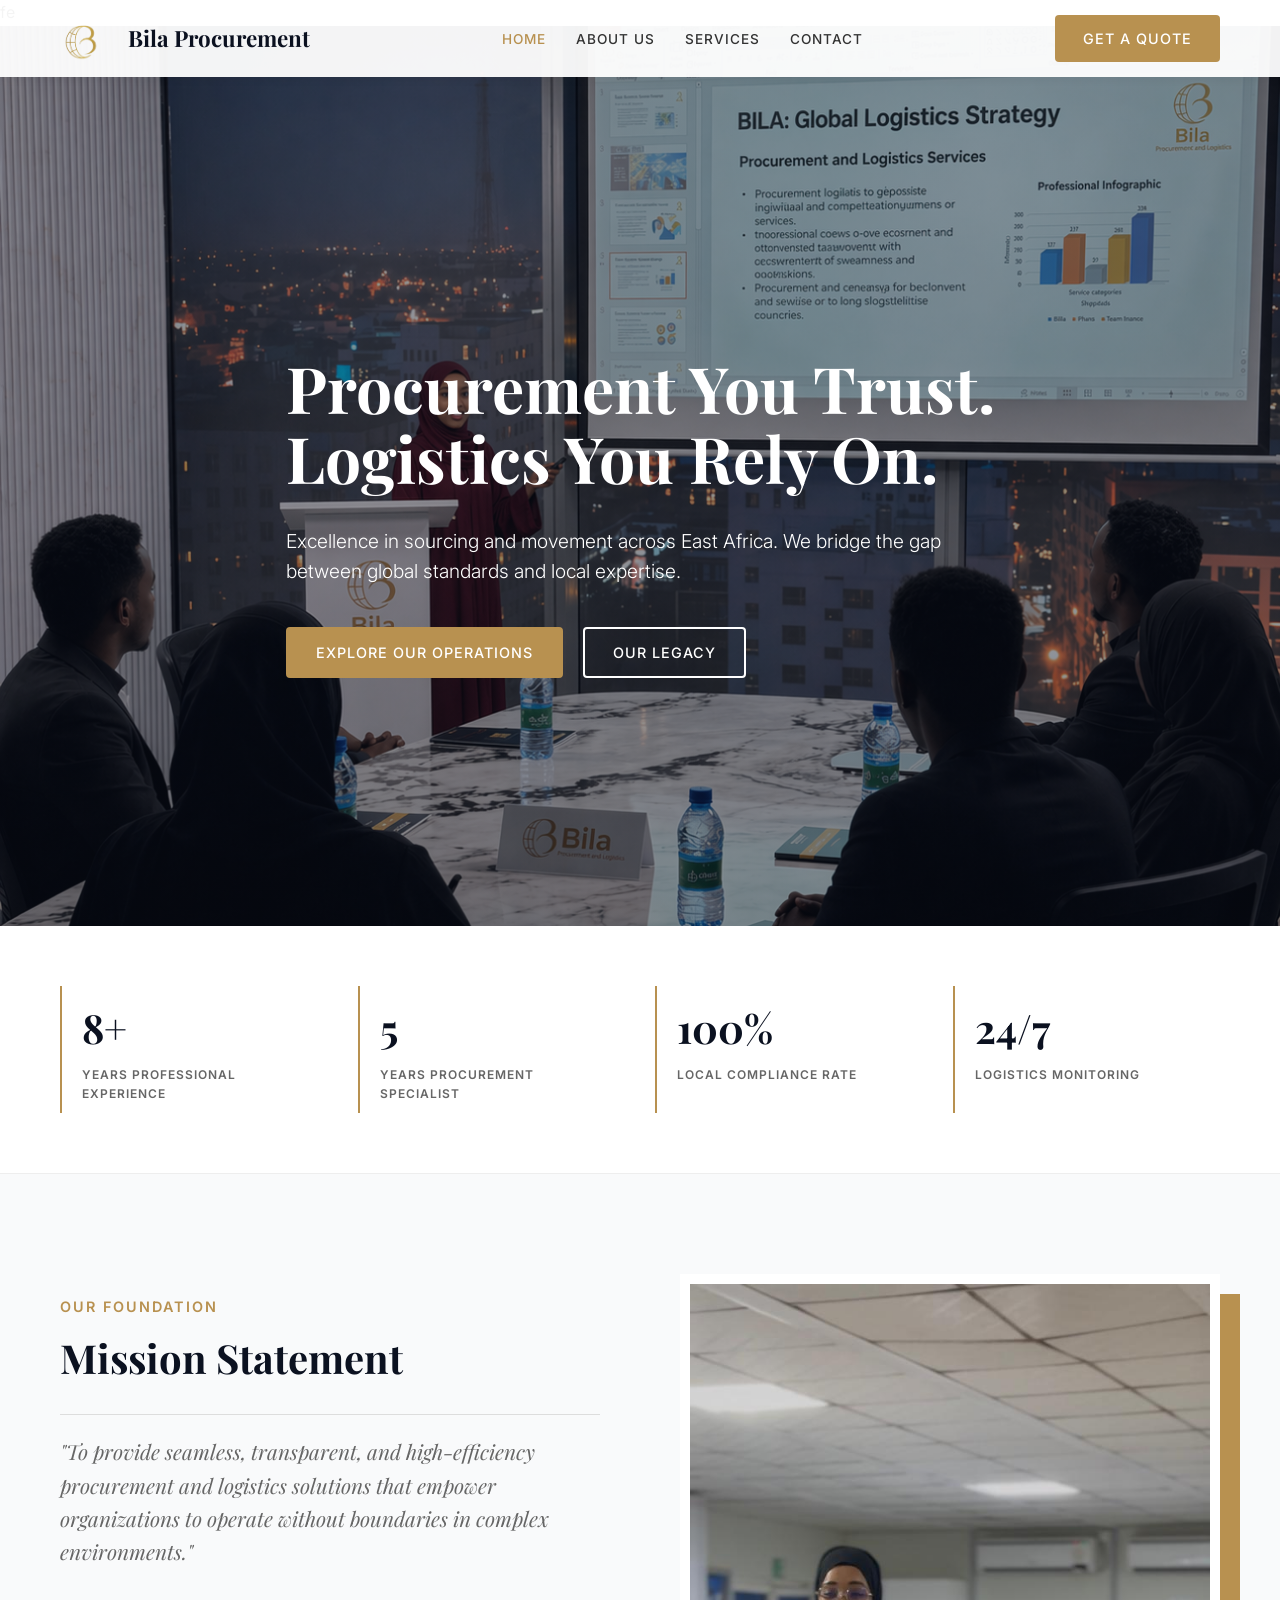
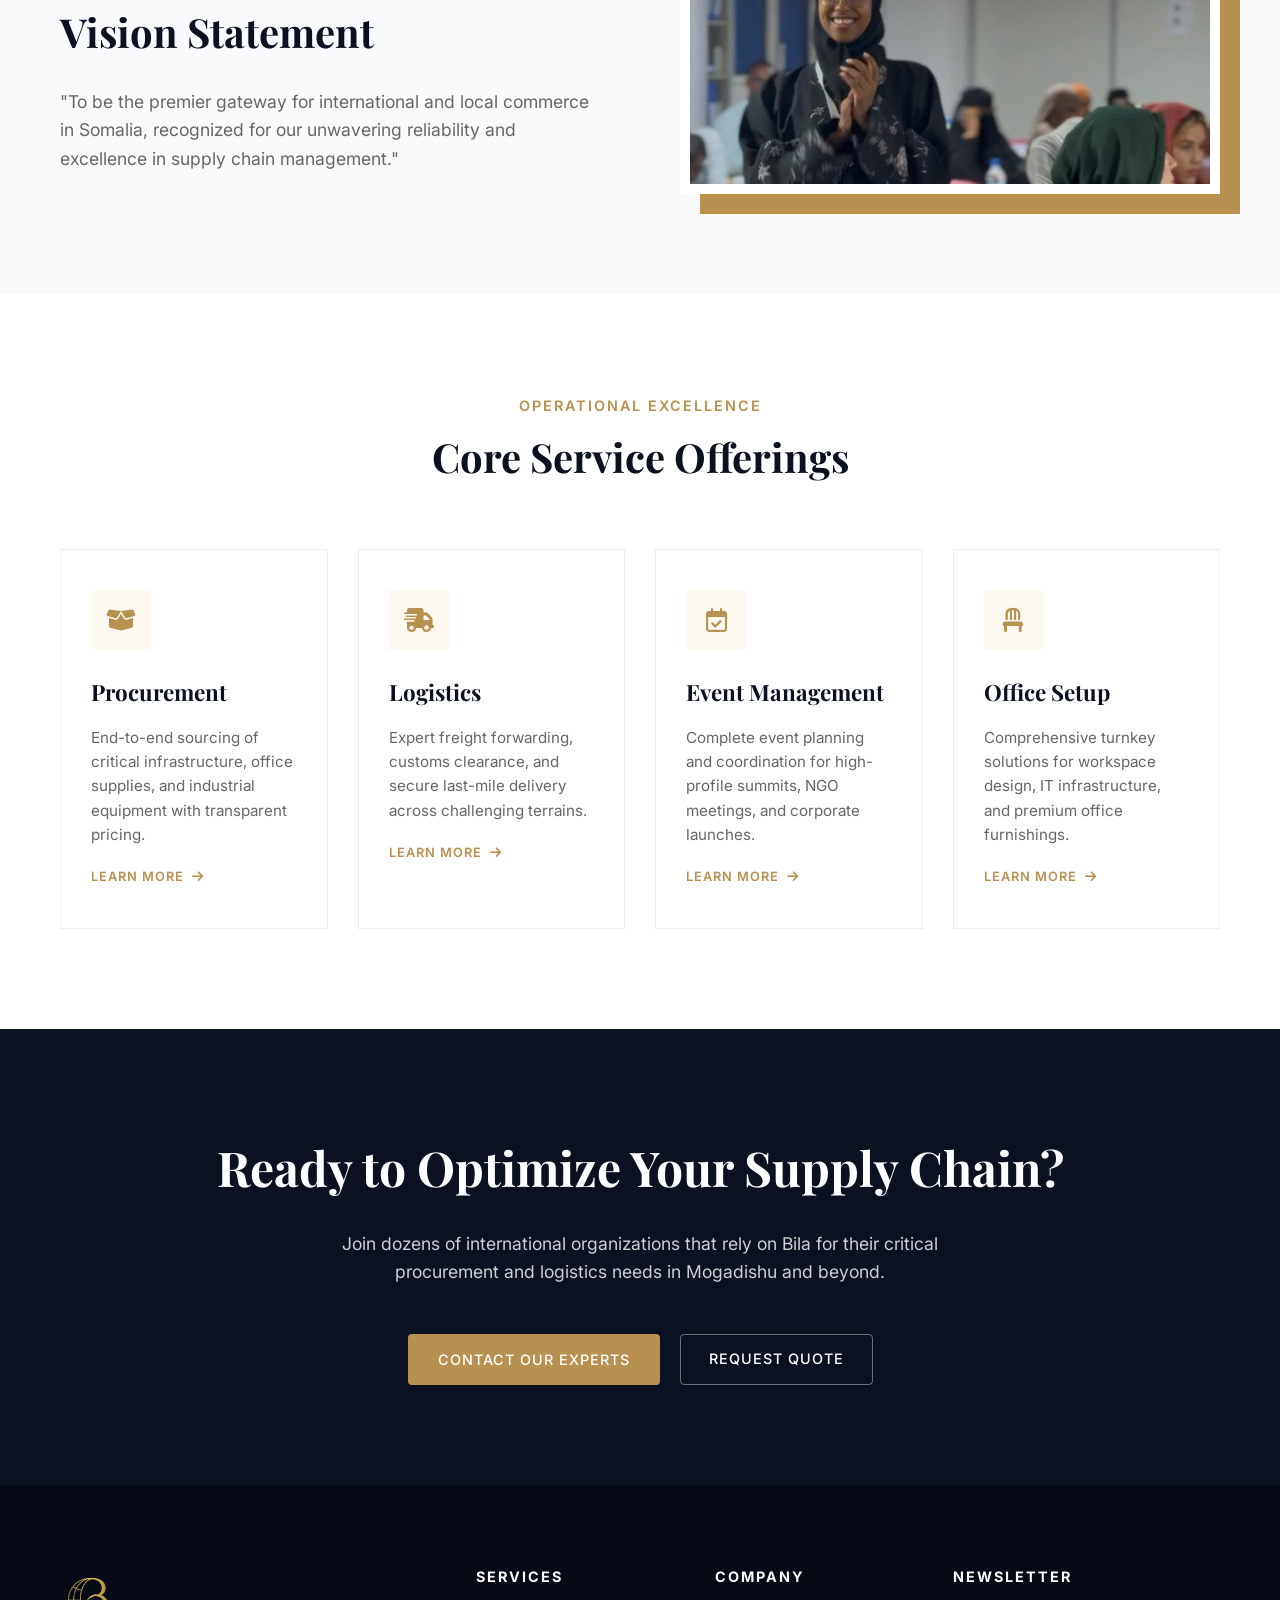
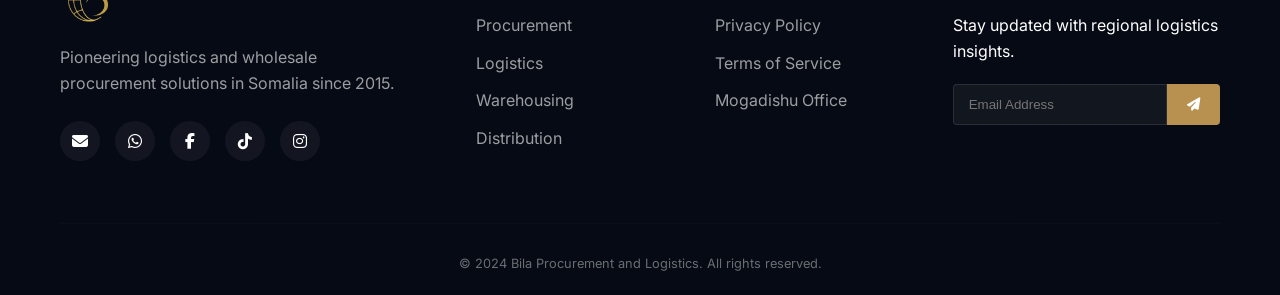
==== index.html @ c864e660 "Initial commit: Add Bila Procurment website" ====
fe<!DOCTYPE html>
<html lang="en">

<head>
    <meta charset="UTF-8">
    <meta name="viewport" content="width=device-width, initial-scale=1.0">
    <meta name="description" content="Bila Procurement - Excellence in sourcing and movement across East Africa.">
    <title>Bila Procurement | Logistics & Supply Chain</title>

    <!-- Google Fonts -->
    <link rel="preconnect" href="https://fonts.googleapis.com">
    <link rel="preconnect" href="https://fonts.gstatic.com" crossorigin>
    <link
        href="https://fonts.googleapis.com/css2?family=Inter:wght@300;400;500;600&family=Playfair+Display:ital,wght@0,600;0,700;1,600&display=swap"
        rel="stylesheet">

    <!-- Font Awesome -->
    <link rel="stylesheet" href="https://cdnjs.cloudflare.com/ajax/libs/font-awesome/6.4.0/css/all.min.css">

    <!-- Custom CSS -->
    <link rel="stylesheet" href="styles.css">
</head>

<body>
    <!-- Navbar -->
    <nav class="navbar" id="navbar">
        <div class="container nav-container">
            <a href="#" class="logo">
                <img src="assets/logo_rb.png" alt="Bila Procurement Logo" class="brand-logo">
                <span class="brand-name">Bila Procurement</span>
            </a>
            <ul class="nav-links">
                <li><a href="#" class="active">HOME</a></li>
                <li><a href="about.html">ABOUT US</a></li>
                <li><a href="services.html">SERVICES</a></li>
                <li><a href="contact.html">CONTACT</a></li>
            </ul>
            <a href="#" class="btn btn-gold">GET A QUOTE</a>
            <button class="mobile-menu-btn"><i class="fa-solid fa-bars"></i></button>
        </div>
    </nav>

    <!-- Hero Section -->
    <header class="hero">
        <div class="hero-overlay"></div>
        <div class="container hero-content">
            <h1 class="fade-in-up">Procurement You Trust.<br>Logistics You Rely On.</h1>
            <p class="fade-in-up delay-1">Excellence in sourcing and movement across East Africa. We bridge the
                gap<br>between global standards and local expertise.</p>
            <div class="hero-buttons fade-in-up delay-2">
                <a href="#" class="btn btn-gold-solid">EXPLORE OUR OPERATIONS</a>
                <a href="#" class="btn btn-outline">OUR LEGACY</a>
            </div>
        </div>
    </header>

    <!-- Stats Banner -->
    <section class="stats-banner">
        <div class="container">
            <div class="stats-grid">
                <div class="stat-item">
                    <h2>8+</h2>
                    <p>YEARS PROFESSIONAL EXPERIENCE</p>
                </div>
                <div class="stat-item">
                    <h2>5</h2>
                    <p>YEARS PROCUREMENT SPECIALIST</p>
                </div>
                <div class="stat-item">
                    <h2>100%</h2>
                    <p>LOCAL COMPLIANCE RATE</p>
                </div>
                <div class="stat-item">
                    <h2>24/7</h2>
                    <p>LOGISTICS MONITORING</p>
                </div>
            </div>
        </div>
    </section>

    <!-- Foundation Section (Mission/Vision) -->
    <section class="foundation">
        <div class="container">
            <div class="foundation-content">
                <div class="foundation-text">
                    <span class="section-subtitle">OUR FOUNDATION</span>
                    <h2 class="section-title">Mission Statement</h2>
                    <p class="quote">"To provide seamless, transparent, and high-efficiency procurement and logistics
                        solutions that empower organizations to operate without boundaries in complex environments."</p>

                    <h2 class="section-title mt-4">Vision Statement</h2>
                    <p class="desc">"To be the premier gateway for international and local commerce in Somalia,
                        recognized for our unwavering reliability and excellence in supply chain management."</p>
                </div>
                <div class="foundation-image">
                    <div class="image-wrapper">
                        <img src="assets/owner.jpeg" alt="Director of Bila Procurement">
                    </div>
                </div>
            </div>
        </div>
    </section>

    <!-- Services Section -->
    <section class="services">
        <div class="container">
            <div class="section-header text-center">
                <span class="section-subtitle">OPERATIONAL EXCELLENCE</span>
                <h2 class="section-title">Core Service Offerings</h2>
            </div>

            <div class="services-grid">
                <!-- Service Card 1 -->
                <div class="service-card">
                    <div class="icon-wrapper">
                        <i class="fa-solid fa-box-open"></i>
                    </div>
                    <h3>Procurement</h3>
                    <p>End-to-end sourcing of critical infrastructure, office supplies, and industrial equipment with
                        transparent pricing.</p>
                    <a href="#" class="learn-more">LEARN MORE <i class="fa-solid fa-arrow-right"></i></a>
                </div>

                <!-- Service Card 2 -->
                <div class="service-card">
                    <div class="icon-wrapper">
                        <i class="fa-solid fa-truck-fast"></i>
                    </div>
                    <h3>Logistics</h3>
                    <p>Expert freight forwarding, customs clearance, and secure last-mile delivery across challenging
                        terrains.</p>
                    <a href="#" class="learn-more">LEARN MORE <i class="fa-solid fa-arrow-right"></i></a>
                </div>

                <!-- Service Card 3 -->
                <div class="service-card">
                    <div class="icon-wrapper">
                        <i class="fa-regular fa-calendar-check"></i>
                    </div>
                    <h3>Event Management</h3>
                    <p>Complete event planning and coordination for high-profile summits, NGO meetings, and corporate
                        launches.</p>
                    <a href="#" class="learn-more">LEARN MORE <i class="fa-solid fa-arrow-right"></i></a>
                </div>

                <!-- Service Card 4 -->
                <div class="service-card">
                    <div class="icon-wrapper">
                        <i class="fa-solid fa-chair"></i>
                    </div>
                    <h3>Office Setup</h3>
                    <p>Comprehensive turnkey solutions for workspace design, IT infrastructure, and premium office
                        furnishings.</p>
                    <a href="#" class="learn-more">LEARN MORE <i class="fa-solid fa-arrow-right"></i></a>
                </div>
            </div>
        </div>
    </section>

    <!-- CTA Section -->
    <section class="cta">
        <div class="container text-center">
            <h2 class="cta-title">Ready to Optimize Your Supply Chain?</h2>
            <p class="cta-desc">Join dozens of international organizations that rely on Bila for their critical
                procurement and logistics needs in Mogadishu and beyond.</p>
            <div class="cta-buttons">
                <a href="#" class="btn btn-gold-solid">CONTACT OUR EXPERTS</a>
                <a href="#" class="btn btn-outline-light">REQUEST QUOTE</a>
            </div>
        </div>
    </section>

    <!-- Footer -->
    <footer class="footer">
        <div class="container">
            <div class="footer-grid">
                <!-- Brand Info -->
                <div class="footer-col brand-col">
                    <img src="assets/logo_rb.png" alt="Bila Procurement Logo" class="brand-logo footer-img-logo">
                    <p>Pioneering logistics and wholesale procurement solutions in Somalia since 2015.</p>
                    <div class="social-links">
                        <a href="mailto:qamarprocurement@gmail.com"><i class="fa-solid fa-envelope"></i></a>
                        <a href="https://wa.me/252612448933" target="_blank"><i class="fa-brands fa-whatsapp"></i></a>
                        <a href="https://www.facebook.com/profile.php?id=61586562456490" target="_blank"><i class="fa-brands fa-facebook-f"></i></a>
                        <a href="https://www.tiktok.com/@bilaprocurementandlogis?_r=1&_t=ZS-967D7Y0kADg" target="_blank"><i class="fa-brands fa-tiktok"></i></a>
                        <a href="https://www.instagram.com/dayax.co?igsh=MWN1MXNhb2E5cjM3dg==" target="_blank"><i class="fa-brands fa-instagram"></i></a>
                    </div>
                </div>

                <!-- Services Links -->
                <div class="footer-col">
                    <h4>SERVICES</h4>
                    <ul>
                        <li><a href="#">Procurement</a></li>
                        <li><a href="#">Logistics</a></li>
                        <li><a href="#">Warehousing</a></li>
                        <li><a href="#">Distribution</a></li>
                    </ul>
                </div>

                <!-- Company Links -->
                <div class="footer-col">
                    <h4>COMPANY</h4>
                    <ul>
                        <li><a href="#">Privacy Policy</a></li>
                        <li><a href="#">Terms of Service</a></li>
                        <li><a href="#">Mogadishu Office</a></li>
                    </ul>
                </div>

                <!-- Newsletter -->
                <div class="footer-col newsletter-col">
                    <h4>NEWSLETTER</h4>
                    <p>Stay updated with regional logistics insights.</p>
                    <form class="newsletter-form">
                        <input type="email" placeholder="Email Address" required>
                        <button type="submit" aria-label="Subscribe"><i class="fa-solid fa-paper-plane"></i></button>
                    </form>
                </div>
            </div>

            <div class="footer-bottom">
                <p>&copy; 2024 Bila Procurement and Logistics. All rights reserved.</p>
            </div>
        </div>
    </footer>

    <!-- Scripts -->
    <script src="script.js"></script>
</body>

</html>
---- styles.css ----
/* CSS Reset & Variables */
:root {
    --primary-color: #0b1120;
    --secondary-color: #b89150;
    --secondary-hover: #a67e3a;
    --text-color: #333333;
    --text-light: #666666;
    --bg-light: #f9fafb;
    --white: #ffffff;
    --font-heading: 'Playfair Display', serif;
    --font-body: 'Inter', sans-serif;
    --transition: all 0.3s ease;
}

* {
    margin: 0;
    padding: 0;
    box-sizing: border-box;
}

html {
    scroll-behavior: smooth;
}

body {
    font-family: var(--font-body);
    color: var(--text-color);
    line-height: 1.6;
    overflow-x: hidden;
}

.container {
    max-width: 1200px;
    margin: 0 auto;
    padding: 0 20px;
}

/* Typography */
h1, h2, h3, .logo {
    font-family: var(--font-heading);
}

.section-subtitle {
    display: block;
    color: var(--secondary-color);
    font-weight: 600;
    font-size: 0.9rem;
    letter-spacing: 2px;
    margin-bottom: 0.5rem;
    text-transform: uppercase;
}

.section-title {
    font-size: 2.5rem;
    color: var(--primary-color);
    margin-bottom: 1.5rem;
}

.mt-4 { margin-top: 2rem; }
.text-center { text-align: center; }

/* Buttons */
.btn {
    display: inline-block;
    padding: 12px 28px;
    border-radius: 4px;
    text-decoration: none;
    font-weight: 500;
    font-size: 0.9rem;
    transition: var(--transition);
    cursor: pointer;
    text-transform: uppercase;
    letter-spacing: 1px;
}

.btn-gold {
    background-color: var(--secondary-color);
    color: var(--white);
}

.btn-gold:hover {
    background-color: var(--secondary-hover);
}

.btn-gold-solid {
    background-color: var(--secondary-color);
    color: var(--white);
    border: 2px solid var(--secondary-color);
}

.btn-gold-solid:hover {
    background-color: var(--secondary-hover);
    border-color: var(--secondary-hover);
}

.btn-outline {
    background-color: transparent;
    color: var(--white);
    border: 2px solid var(--white);
}

.btn-outline:hover {
    background-color: var(--white);
    color: var(--primary-color);
}

.btn-outline-light {
    background-color: transparent;
    color: var(--white);
    border: 1px solid rgba(255,255,255,0.4);
}

.btn-outline-light:hover {
    background-color: var(--white);
    color: var(--primary-color);
}

/* Navbar */
.navbar {
    position: fixed;
    top: 0;
    left: 0;
    width: 100%;
    z-index: 1000;
    background: rgba(255, 255, 255, 0.95);
    padding: 15px 0;
    box-shadow: 0 2px 10px rgba(0,0,0,0.05);
    transition: var(--transition);
}

.nav-container {
    display: flex;
    justify-content: space-between;
    align-items: center;
}

.logo {
    display: flex;
    align-items: center;
    gap: 12px;
    text-decoration: none;
}

.brand-logo {
    height: 45px;
    width: auto;
    object-fit: contain;
}

.brand-name {
    color: var(--primary-color);
    font-size: 1.4rem;
    font-weight: 700;
}

.footer-img-logo {
    margin-bottom: 20px;
    height: 60px;
}

.nav-links {
    display: flex;
    list-style: none;
    gap: 30px;
}

.nav-links a {
    text-decoration: none;
    color: var(--text-color);
    font-weight: 500;
    font-size: 0.85rem;
    transition: var(--transition);
    letter-spacing: 1px;
}

.nav-links a:hover, .nav-links a.active {
    color: var(--secondary-color);
}

.mobile-menu-btn {
    display: none;
    background: none;
    border: none;
    font-size: 1.5rem;
    cursor: pointer;
}

/* Hero Section */
.hero {
    height: 100vh;
    background: linear-gradient(rgba(11, 17, 32, 0.45), rgba(11, 17, 32, 0.45)), 
                url('assets/presentation team11.png') no-repeat center center/cover;
    display: flex;
    align-items: center;
    position: relative;
    padding-top: 80px;
}

.hero-overlay {
    display: none; /* Already integrated in background linear-gradient */
}

.hero-content {
    position: relative;
    z-index: 1;
    color: var(--white);
    max-width: 800px;
}

.hero h1 {
    font-size: 4rem;
    line-height: 1.1;
    margin-bottom: 2rem;
}

.hero p {
    font-size: 1.2rem;
    margin-bottom: 2.5rem;
    opacity: 0.9;
    font-weight: 300;
}

.hero-buttons {
    display: flex;
    gap: 20px;
}

/* Stats Banner */
.stats-banner {
    background: var(--white);
    padding: 60px 0;
    border-bottom: 1px solid #eee;
}

.stats-grid {
    display: grid;
    grid-template-columns: repeat(4, 1fr);
    gap: 30px;
    text-align: left;
}

.stat-item {
    padding: 10px;
    border-left: 2px solid var(--secondary-color);
    padding-left: 20px;
}

.stat-item h2 {
    font-size: 2.5rem;
    color: var(--primary-color);
    margin-bottom: 5px;
}

.stat-item p {
    font-size: 0.75rem;
    color: var(--text-light);
    letter-spacing: 1px;
    font-weight: 600;
}

/* Foundation Section */
.foundation {
    padding: 100px 0;
    background-color: var(--bg-light);
}

.foundation-content {
    display: grid;
    grid-template-columns: 1fr 1fr;
    gap: 80px;
    align-items: center; /* Ensures vertical centering */
}

.foundation-text .quote {
    font-family: var(--font-heading);
    font-size: 1.3rem;
    font-style: italic;
    color: var(--text-light);
    border-top: 1px solid #ddd;
    padding-top: 20px;
    margin-top: 10px;
}

.foundation-text .desc {
    color: var(--text-light);
    font-size: 1.1rem;
}

.image-wrapper {
    position: relative;
    padding: 10px;
    background: var(--white);
    box-shadow: 20px 20px 0 var(--secondary-color);
}

.image-wrapper img {
    width: 100%;
    height: 500px; /* Controlled height to match text */
    object-fit: cover; /* Crops the image kor iyo hoos */
    object-position: center top; /* Focuses on the face/upper body */
    display: block;
}

/* Services Section */
.services {
    padding: 100px 0;
}

.section-header {
    margin-bottom: 60px;
}

.services-grid {
    display: grid;
    grid-template-columns: repeat(4, 1fr);
    gap: 30px;
}

.service-card {
    padding: 40px 30px;
    background: var(--white);
    border: 1px solid #eee;
    transition: var(--transition);
}

.service-card:hover {
    box-shadow: 0 15px 40px rgba(0,0,0,0.08);
    transform: translateY(-10px);
}

.icon-wrapper {
    width: 60px;
    height: 60px;
    background: #fdf8f0;
    color: var(--secondary-color);
    display: flex;
    align-items: center;
    justify-content: center;
    font-size: 1.5rem;
    margin-bottom: 25px;
    border-radius: 4px;
}

.service-card h3 {
    font-size: 1.4rem;
    margin-bottom: 15px;
    color: var(--primary-color);
}

.service-card p {
    color: var(--text-light);
    font-size: 0.95rem;
    margin-bottom: 20px;
}

.learn-more {
    text-decoration: none;
    color: var(--secondary-color);
    font-weight: 600;
    font-size: 0.8rem;
    letter-spacing: 1px;
    display: flex;
    align-items: center;
    gap: 8px;
}

/* CTA Section */
.cta {
    background: var(--primary-color);
    color: var(--white);
    padding: 100px 0;
    position: relative;
    overflow: hidden;
}

.cta-title {
    font-size: 3rem;
    margin-bottom: 1.5rem;
}

.cta-desc {
    max-width: 700px;
    margin: 0 auto 3rem;
    font-size: 1.1rem;
    opacity: 0.8;
}

.cta-buttons {
    display: flex;
    justify-content: center;
    gap: 20px;
}

/* Footer */
.footer {
    background: #060a14;
    color: var(--white);
    padding: 80px 0 20px;
}

.footer-grid {
    display: grid;
    grid-template-columns: 2fr 1fr 1fr 1.5fr;
    gap: 60px;
    margin-bottom: 60px;
}

.footer-logo {
    font-size: 1.8rem;
    margin-bottom: 20px;
}

.brand-col p {
    opacity: 0.6;
    margin-bottom: 25px;
}

.social-links {
    display: flex;
    gap: 15px;
}

.social-links a {
    width: 40px;
    height: 40px;
    background: rgba(255,255,255,0.05);
    color: var(--white);
    display: flex;
    align-items: center;
    justify-content: center;
    border-radius: 50%;
    transition: var(--transition);
    text-decoration: none;
}

.social-links a:hover {
    background: var(--secondary-color);
}

.footer-col h4 {
    font-size: 0.9rem;
    letter-spacing: 2px;
    margin-bottom: 25px;
    text-transform: uppercase;
}

.footer-col ul {
    list-style: none;
}

.footer-col ul li {
    margin-bottom: 12px;
}

.footer-col ul a {
    color: var(--white);
    text-decoration: none;
    opacity: 0.6;
    transition: var(--transition);
}

.footer-col ul a:hover {
    opacity: 1;
    color: var(--secondary-color);
}

.newsletter-form {
    display: flex;
    margin-top: 20px;
}

.newsletter-form input {
    flex: 1;
    padding: 12px 15px;
    background: rgba(255,255,255,0.05);
    border: 1px solid rgba(255,255,255,0.1);
    color: var(--white);
    border-radius: 4px 0 0 4px;
    outline: none;
}

.newsletter-form button {
    padding: 0 20px;
    background: var(--secondary-color);
    border: none;
    color: var(--white);
    border-radius: 0 4px 4px 0;
    cursor: pointer;
}

.footer-bottom {
    padding-top: 30px;
    border-top: 1px solid rgba(255,255,255,0.05);
    text-align: center;
    font-size: 0.8rem;
    opacity: 0.4;
}

/* Animations */
.fade-in-up {
    animation: fadeInUp 0.8s ease forwards;
}

.delay-1 { animation-delay: 0.2s; }
.delay-2 { animation-delay: 0.4s; }

@keyframes fadeInUp {
    from {
        opacity: 0;
        transform: translateY(30px);
    }
    to {
        opacity: 1;
        transform: translateY(0);
    }
}

/* Responsive */
@media (max-width: 1024px) {
    .hero h1 { font-size: 3rem; }
    .services-grid { grid-template-columns: repeat(2, 1fr); }
    .footer-grid { grid-template-columns: repeat(2, 1fr); }
}

@media (max-width: 768px) {
    .nav-links, .navbar .btn { display: none; }
    .mobile-menu-btn { display: block; }
    .hero h1 { font-size: 2.5rem; }
    .stats-grid { grid-template-columns: repeat(2, 1fr); }
    .foundation-content { grid-template-columns: 1fr; }
    .cta-title { font-size: 2rem; }
}
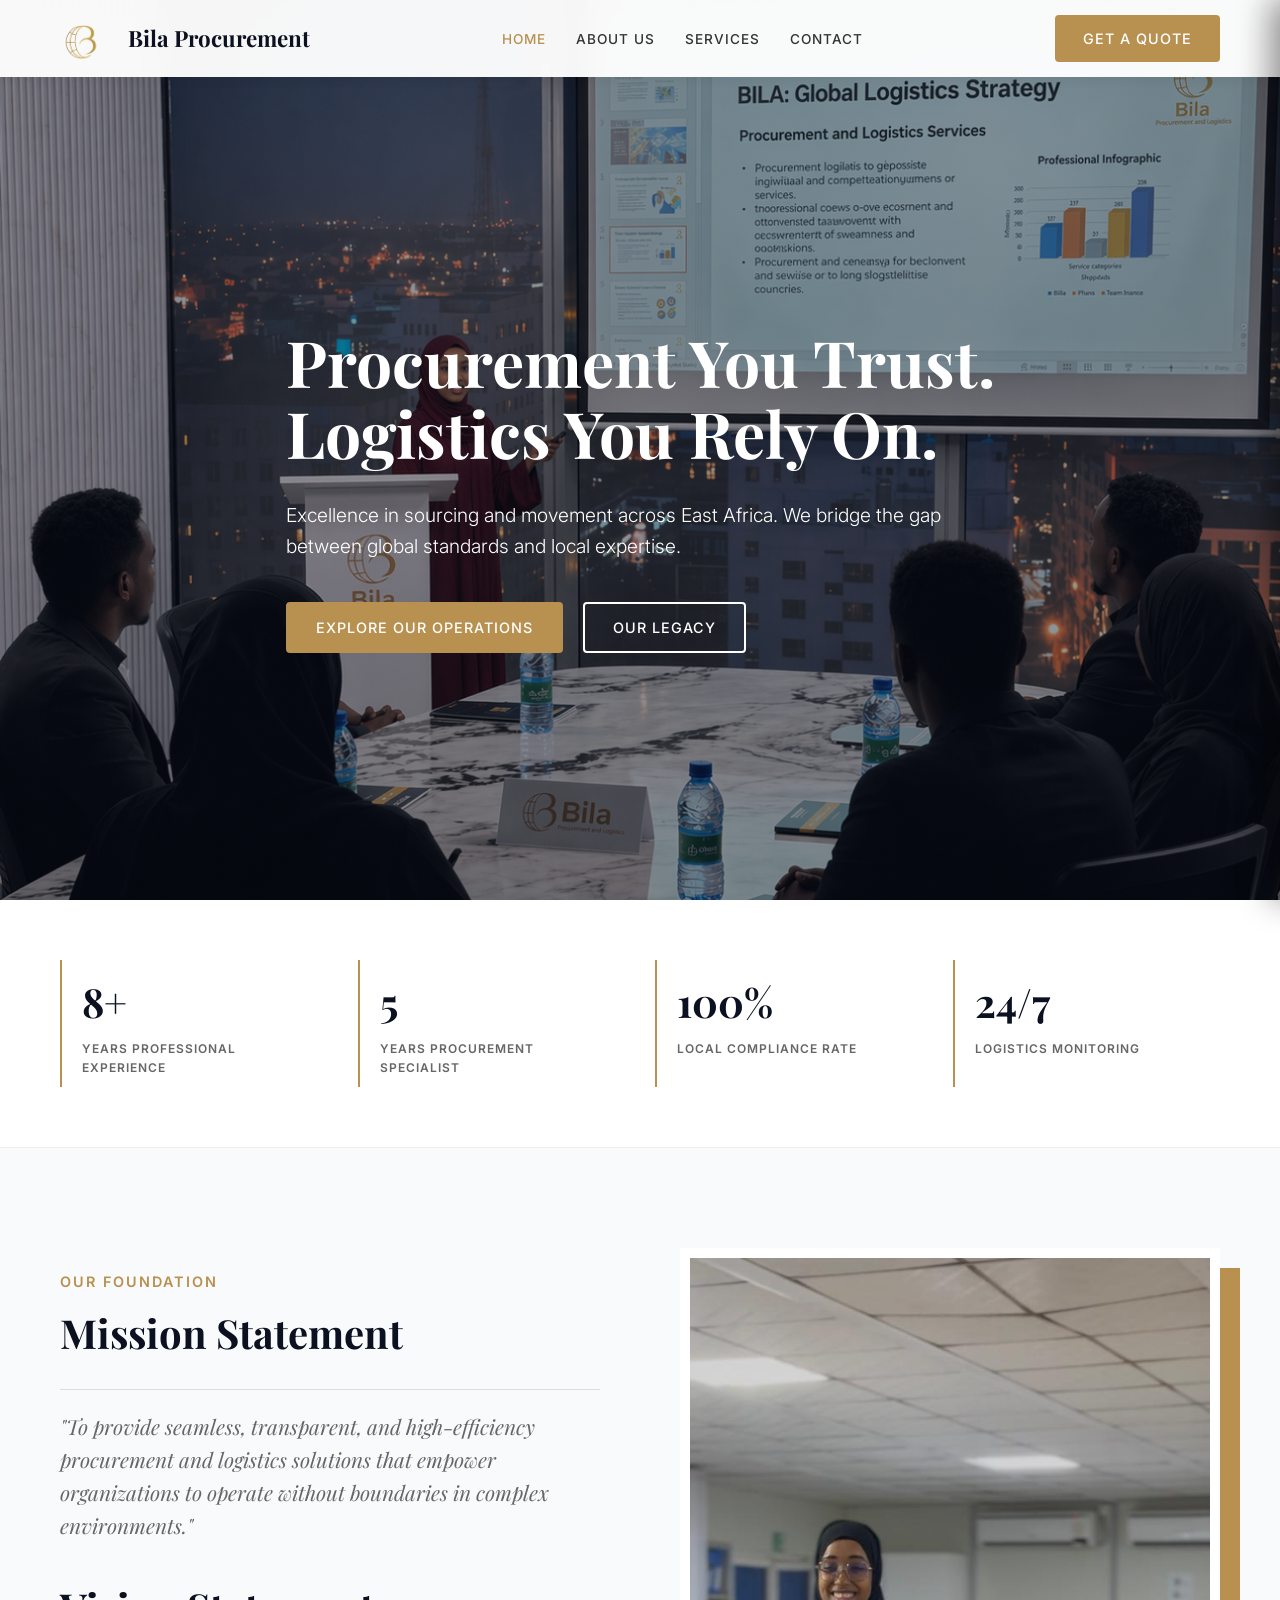
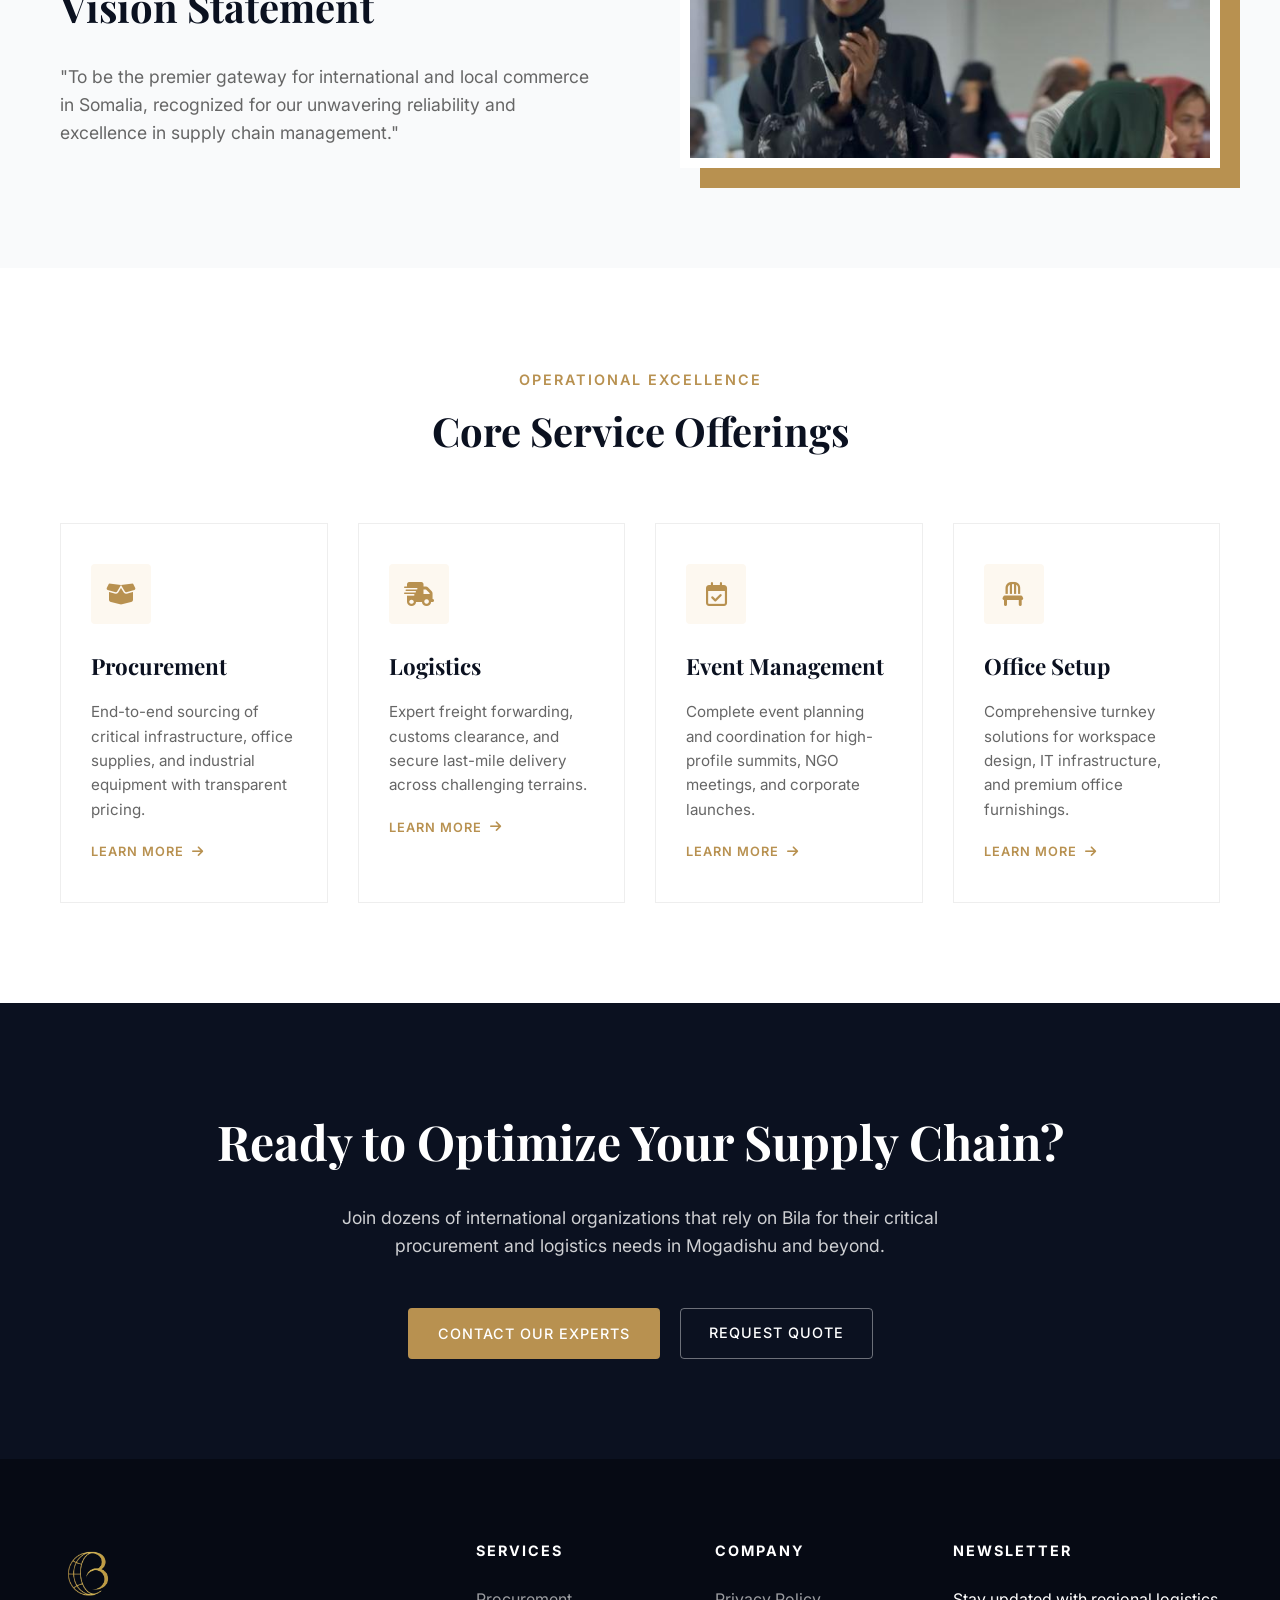
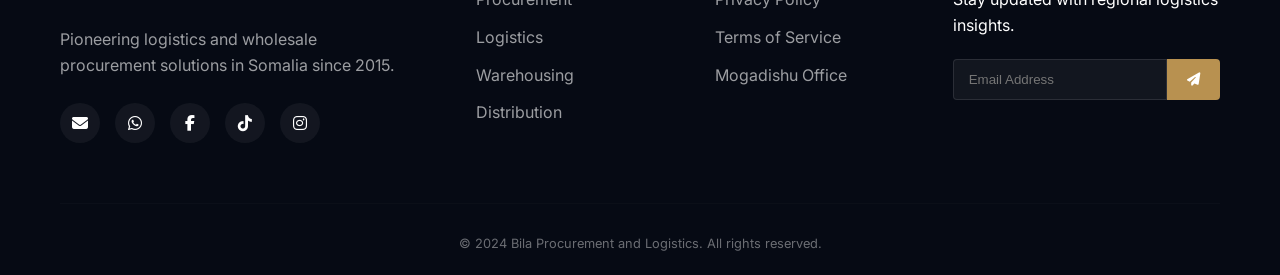
==== commit c4dd5ce0: "Enhance mobile and tablet responsiveness, add mobile drawer navigation, and enable GitHub Pages depl" ====
--- a/index.html
+++ b/index.html
@@ -1,4 +1,4 @@
-fe<!DOCTYPE html>
+<!DOCTYPE html>
 <html lang="en">
 
 <head>
@@ -25,18 +25,18 @@
     <!-- Navbar -->
     <nav class="navbar" id="navbar">
         <div class="container nav-container">
-            <a href="#" class="logo">
+            <a href="index.html" class="logo">
                 <img src="assets/logo_rb.png" alt="Bila Procurement Logo" class="brand-logo">
                 <span class="brand-name">Bila Procurement</span>
             </a>
             <ul class="nav-links">
-                <li><a href="#" class="active">HOME</a></li>
+                <li><a href="index.html" class="active">HOME</a></li>
                 <li><a href="about.html">ABOUT US</a></li>
                 <li><a href="services.html">SERVICES</a></li>
                 <li><a href="contact.html">CONTACT</a></li>
             </ul>
-            <a href="#" class="btn btn-gold">GET A QUOTE</a>
-            <button class="mobile-menu-btn"><i class="fa-solid fa-bars"></i></button>
+            <a href="contact.html" class="btn btn-gold">GET A QUOTE</a>
+            <button class="mobile-menu-btn" aria-label="Open menu"><i class="fa-solid fa-bars"></i></button>
         </div>
     </nav>
 
@@ -48,8 +48,8 @@
             <p class="fade-in-up delay-1">Excellence in sourcing and movement across East Africa. We bridge the
                 gap<br>between global standards and local expertise.</p>
             <div class="hero-buttons fade-in-up delay-2">
-                <a href="#" class="btn btn-gold-solid">EXPLORE OUR OPERATIONS</a>
-                <a href="#" class="btn btn-outline">OUR LEGACY</a>
+                <a href="services.html" class="btn btn-gold-solid">EXPLORE OUR OPERATIONS</a>
+                <a href="about.html" class="btn btn-outline">OUR LEGACY</a>
             </div>
         </div>
     </header>
--- a/styles.css
+++ b/styles.css
@@ -122,9 +122,11 @@
     left: 0;
     width: 100%;
     z-index: 1000;
-    background: rgba(255, 255, 255, 0.95);
+    background: rgba(255, 255, 255, 0.96);
+    backdrop-filter: blur(12px);
+    -webkit-backdrop-filter: blur(12px);
     padding: 15px 0;
-    box-shadow: 0 2px 10px rgba(0,0,0,0.05);
+    box-shadow: 0 2px 12px rgba(0,0,0,0.06);
     transition: var(--transition);
 }
 
@@ -182,7 +184,16 @@
     background: none;
     border: none;
     font-size: 1.5rem;
+    color: var(--primary-color);
     cursor: pointer;
+    padding: 6px 10px;
+    border-radius: 6px;
+    transition: var(--transition);
+}
+
+.mobile-menu-btn:hover {
+    color: var(--secondary-color);
+    background: rgba(197, 160, 89, 0.1);
 }
 
 /* Hero Section */
@@ -515,6 +526,194 @@
     }
 }
 
+/* Mobile Drawer Navigation */
+.mobile-drawer-overlay {
+    position: fixed;
+    top: 0;
+    left: 0;
+    width: 100%;
+    height: 100%;
+    background: rgba(11, 17, 32, 0.65);
+    backdrop-filter: blur(4px);
+    -webkit-backdrop-filter: blur(4px);
+    z-index: 1100;
+    opacity: 0;
+    visibility: hidden;
+    transition: opacity 0.3s ease, visibility 0.3s ease;
+}
+
+.mobile-drawer-overlay.active {
+    opacity: 1;
+    visibility: visible;
+}
+
+.mobile-drawer {
+    position: fixed;
+    top: 0;
+    right: 0;
+    width: 320px;
+    max-width: 85vw;
+    height: 100%;
+    background: #0d1527;
+    color: #ffffff;
+    z-index: 1200;
+    transform: translateX(100%);
+    transition: transform 0.35s cubic-bezier(0.16, 1, 0.3, 1);
+    display: flex;
+    flex-direction: column;
+    box-shadow: -10px 0 30px rgba(0, 0, 0, 0.4);
+    overflow-y: auto;
+}
+
+.mobile-drawer.active {
+    transform: translateX(0);
+}
+
+.mobile-drawer-header {
+    display: flex;
+    align-items: center;
+    justify-content: space-between;
+    padding: 20px 24px;
+    border-bottom: 1px solid rgba(255, 255, 255, 0.1);
+}
+
+.mobile-drawer-logo {
+    display: flex;
+    align-items: center;
+    gap: 10px;
+    text-decoration: none;
+    color: #ffffff;
+    font-weight: 700;
+    font-size: 1.1rem;
+}
+
+.mobile-drawer-logo img {
+    height: 36px;
+    width: auto;
+}
+
+.mobile-drawer-close {
+    background: rgba(255, 255, 255, 0.08);
+    border: none;
+    color: #ffffff;
+    width: 38px;
+    height: 38px;
+    border-radius: 50%;
+    display: flex;
+    align-items: center;
+    justify-content: center;
+    font-size: 1.1rem;
+    cursor: pointer;
+    transition: var(--transition);
+}
+
+.mobile-drawer-close:hover {
+    background: var(--secondary-color);
+    transform: rotate(90deg);
+}
+
+.mobile-nav-links {
+    list-style: none;
+    padding: 24px;
+    display: flex;
+    flex-direction: column;
+    gap: 8px;
+}
+
+.mobile-nav-links li a {
+    display: flex;
+    align-items: center;
+    gap: 14px;
+    padding: 14px 16px;
+    color: rgba(255, 255, 255, 0.85);
+    text-decoration: none;
+    font-size: 0.95rem;
+    font-weight: 500;
+    letter-spacing: 0.5px;
+    border-radius: 8px;
+    transition: var(--transition);
+}
+
+.mobile-nav-links li a:hover,
+.mobile-nav-links li a.active {
+    background: rgba(197, 160, 89, 0.15);
+    color: var(--secondary-color);
+    padding-left: 20px;
+}
+
+.mobile-nav-links li a i {
+    width: 20px;
+    color: var(--secondary-color);
+    font-size: 0.95rem;
+}
+
+.mobile-drawer-body {
+    padding: 0 24px 24px;
+    display: flex;
+    flex-direction: column;
+    gap: 20px;
+    margin-top: auto;
+}
+
+.mobile-drawer-btn {
+    display: block;
+    width: 100%;
+    text-align: center;
+    padding: 14px;
+    font-weight: 600;
+    font-size: 0.9rem;
+    letter-spacing: 1px;
+}
+
+.mobile-contact-info {
+    border-top: 1px solid rgba(255, 255, 255, 0.1);
+    padding-top: 20px;
+}
+
+.mobile-contact-item {
+    display: flex;
+    align-items: center;
+    gap: 12px;
+    color: rgba(255, 255, 255, 0.75);
+    font-size: 0.85rem;
+    margin-bottom: 12px;
+    text-decoration: none;
+    transition: var(--transition);
+}
+
+.mobile-contact-item:hover {
+    color: var(--secondary-color);
+}
+
+.mobile-contact-item i {
+    color: var(--secondary-color);
+    width: 16px;
+}
+
+.mobile-social-links {
+    display: flex;
+    gap: 12px;
+    padding-top: 10px;
+}
+
+.mobile-social-links a {
+    width: 36px;
+    height: 36px;
+    background: rgba(255, 255, 255, 0.08);
+    color: #ffffff;
+    display: flex;
+    align-items: center;
+    justify-content: center;
+    border-radius: 50%;
+    text-decoration: none;
+    font-size: 0.9rem;
+    transition: var(--transition);
+}
+
+.mobile-social-links a:hover {
+    background: var(--secondary-color);
+}
+
 /* Responsive */
 @media (max-width: 1024px) {
     .hero h1 { font-size: 3rem; }
@@ -522,11 +721,25 @@
     .footer-grid { grid-template-columns: repeat(2, 1fr); }
 }
 
-@media (max-width: 768px) {
+@media (max-width: 900px) {
     .nav-links, .navbar .btn { display: none; }
     .mobile-menu-btn { display: block; }
-    .hero h1 { font-size: 2.5rem; }
+}
+
+@media (max-width: 768px) {
+    .hero h1 { font-size: 2.3rem; }
+    .hero p { font-size: 1rem; }
     .stats-grid { grid-template-columns: repeat(2, 1fr); }
     .foundation-content { grid-template-columns: 1fr; }
     .cta-title { font-size: 2rem; }
-}
+    .hero-buttons { flex-direction: column; }
+    .hero-buttons .btn { width: 100%; text-align: center; }
+}
+
+@media (max-width: 480px) {
+    .brand-name { font-size: 1.15rem; }
+    .hero h1 { font-size: 1.85rem; }
+    .stats-grid { grid-template-columns: 1fr; }
+    .footer-grid { grid-template-columns: 1fr; }
+    .stat-item { padding-left: 15px; }
+}
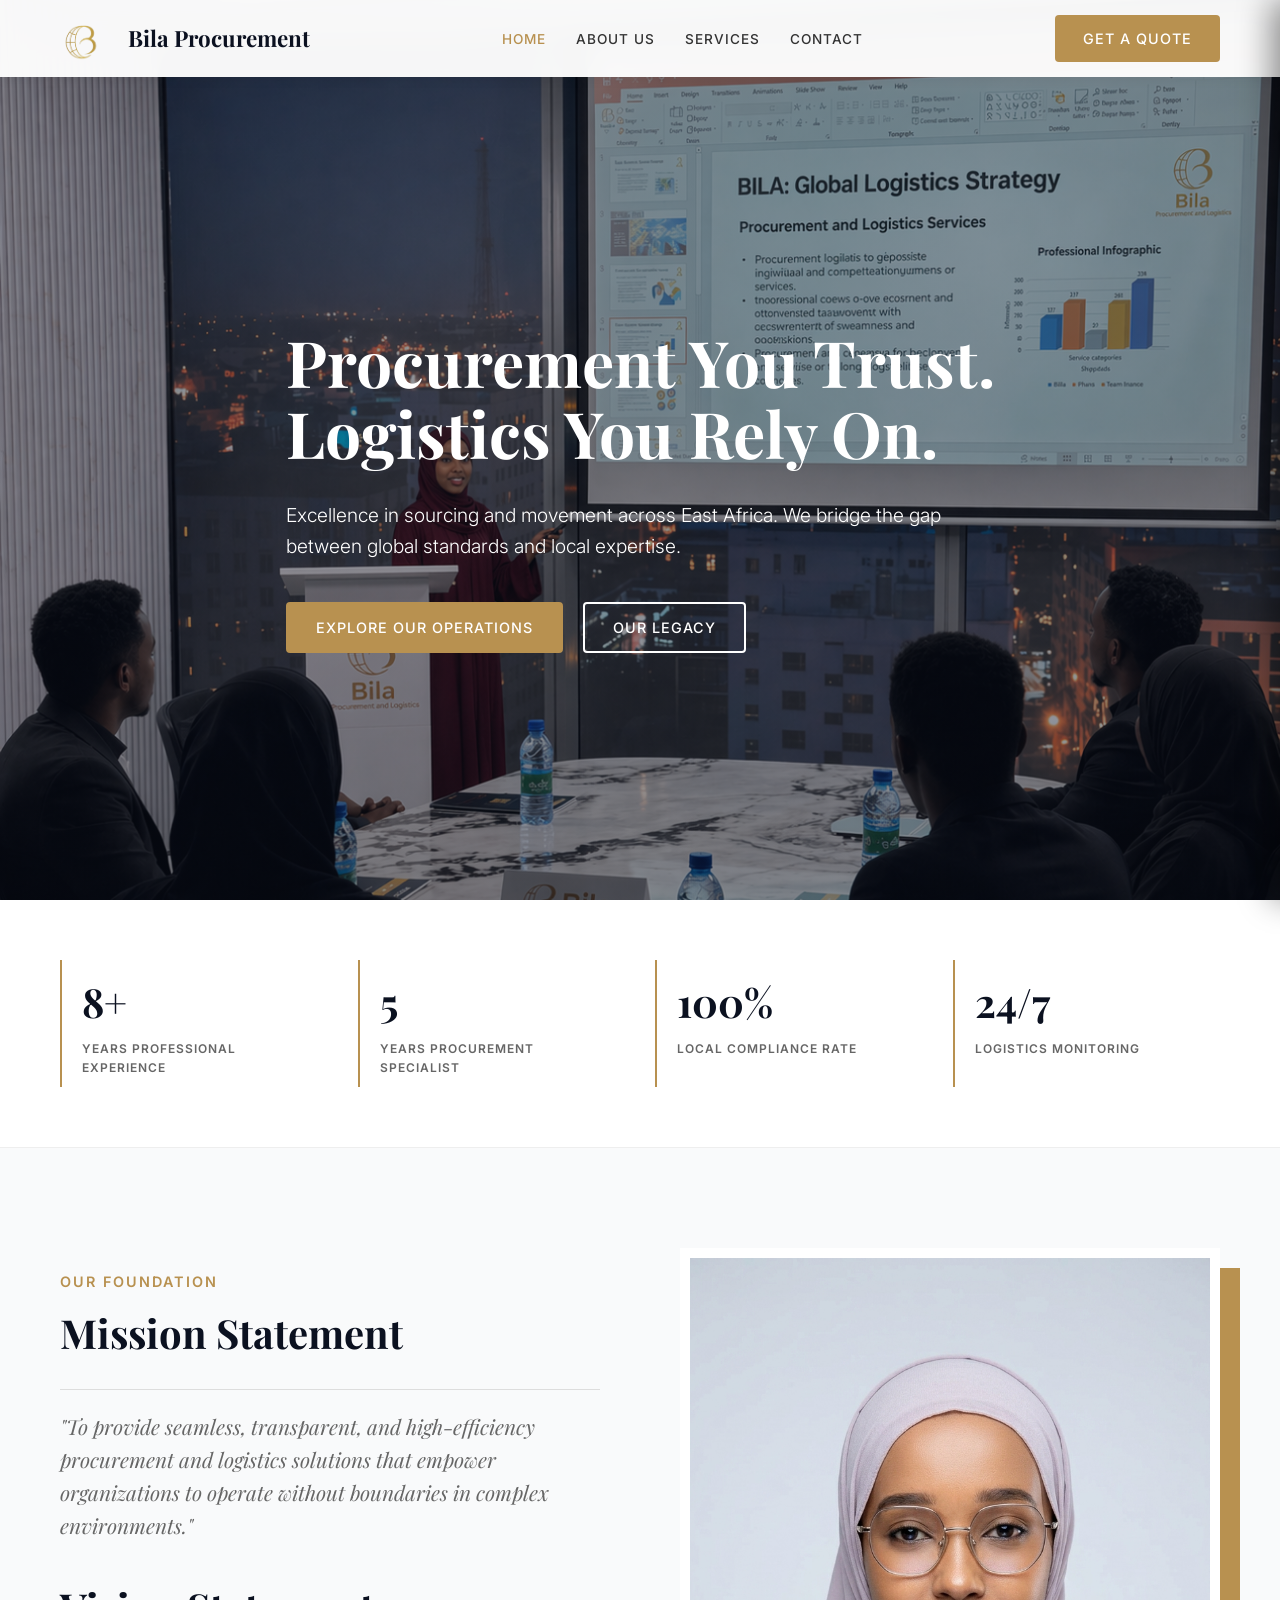
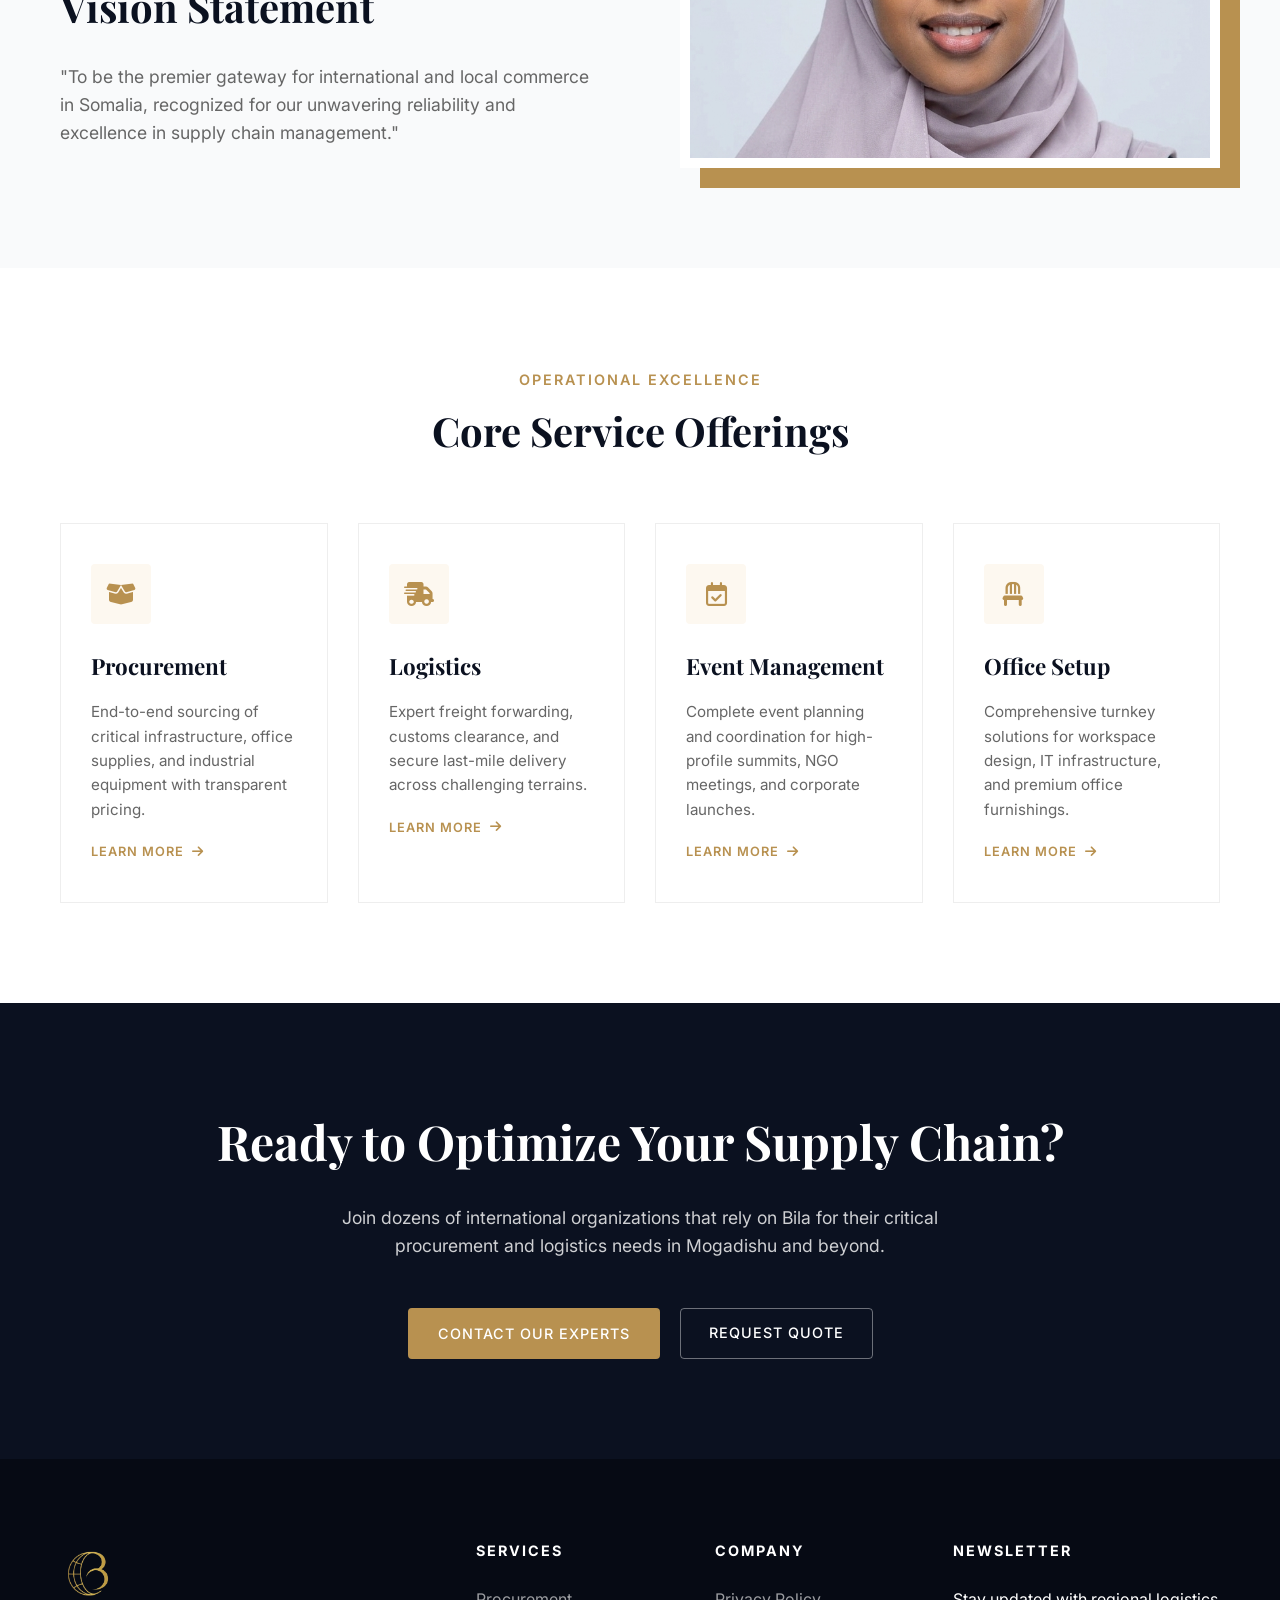
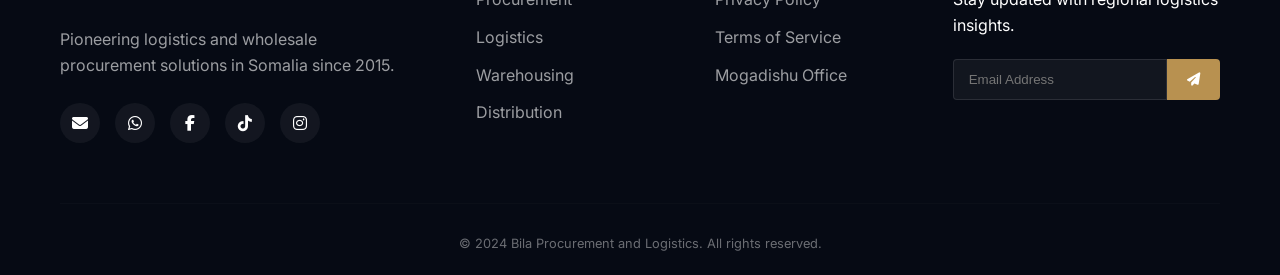
==== commit 1e93f064: "Upgrade image quality, fix hero background framing, and add responsive image rules" ====
--- a/index.html
+++ b/index.html
@@ -94,7 +94,7 @@
                 </div>
                 <div class="foundation-image">
                     <div class="image-wrapper">
-                        <img src="assets/owner.jpeg" alt="Director of Bila Procurement">
+                        <img src="assets/owner_profile.png" alt="Director of Bila Procurement">
                     </div>
                 </div>
             </div>
--- a/styles.css
+++ b/styles.css
@@ -29,6 +29,11 @@
     overflow-x: hidden;
 }
 
+img {
+    max-width: 100%;
+    image-rendering: -webkit-optimize-contrast;
+}
+
 .container {
     max-width: 1200px;
     margin: 0 auto;
@@ -198,9 +203,9 @@
 
 /* Hero Section */
 .hero {
-    height: 100vh;
+    min-height: 100vh;
     background: linear-gradient(rgba(11, 17, 32, 0.45), rgba(11, 17, 32, 0.45)), 
-                url('assets/presentation team11.png') no-repeat center center/cover;
+                url('assets/presentation_team.png') no-repeat center 20%/cover;
     display: flex;
     align-items: center;
     position: relative;
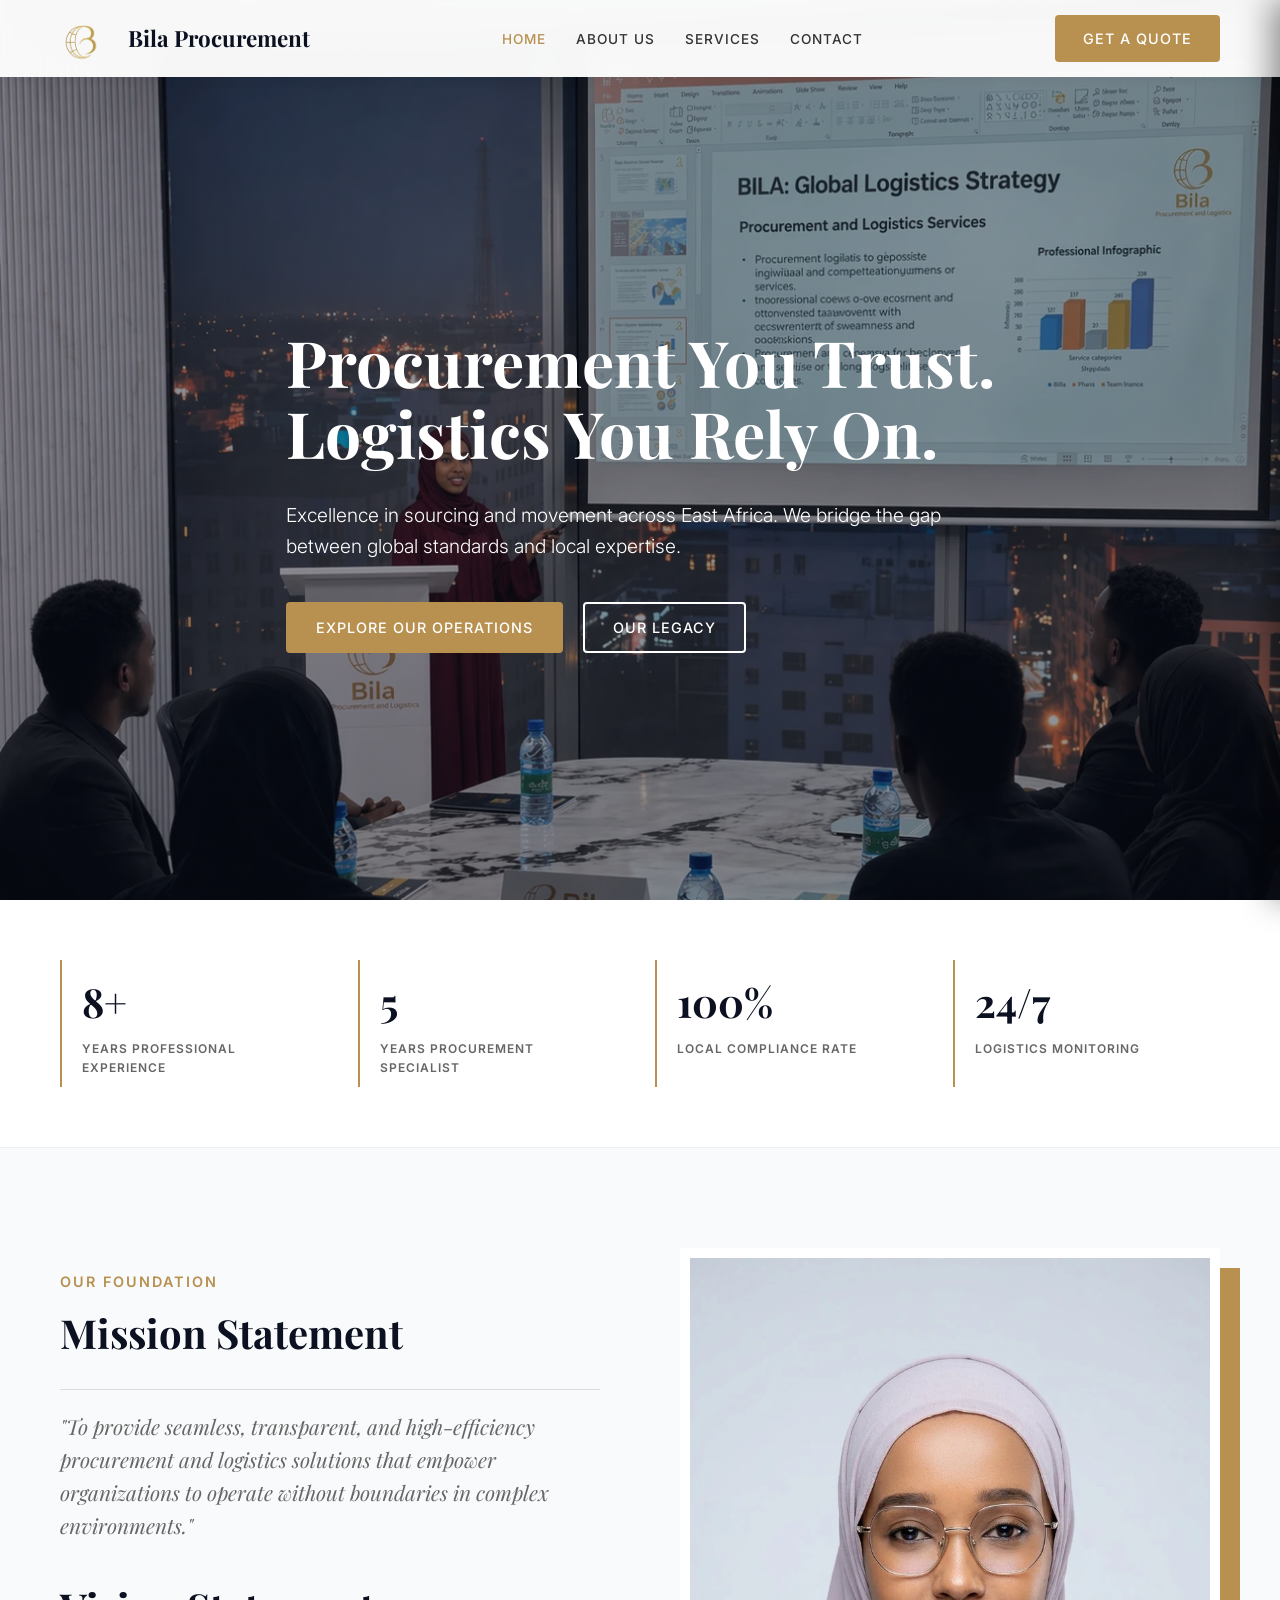
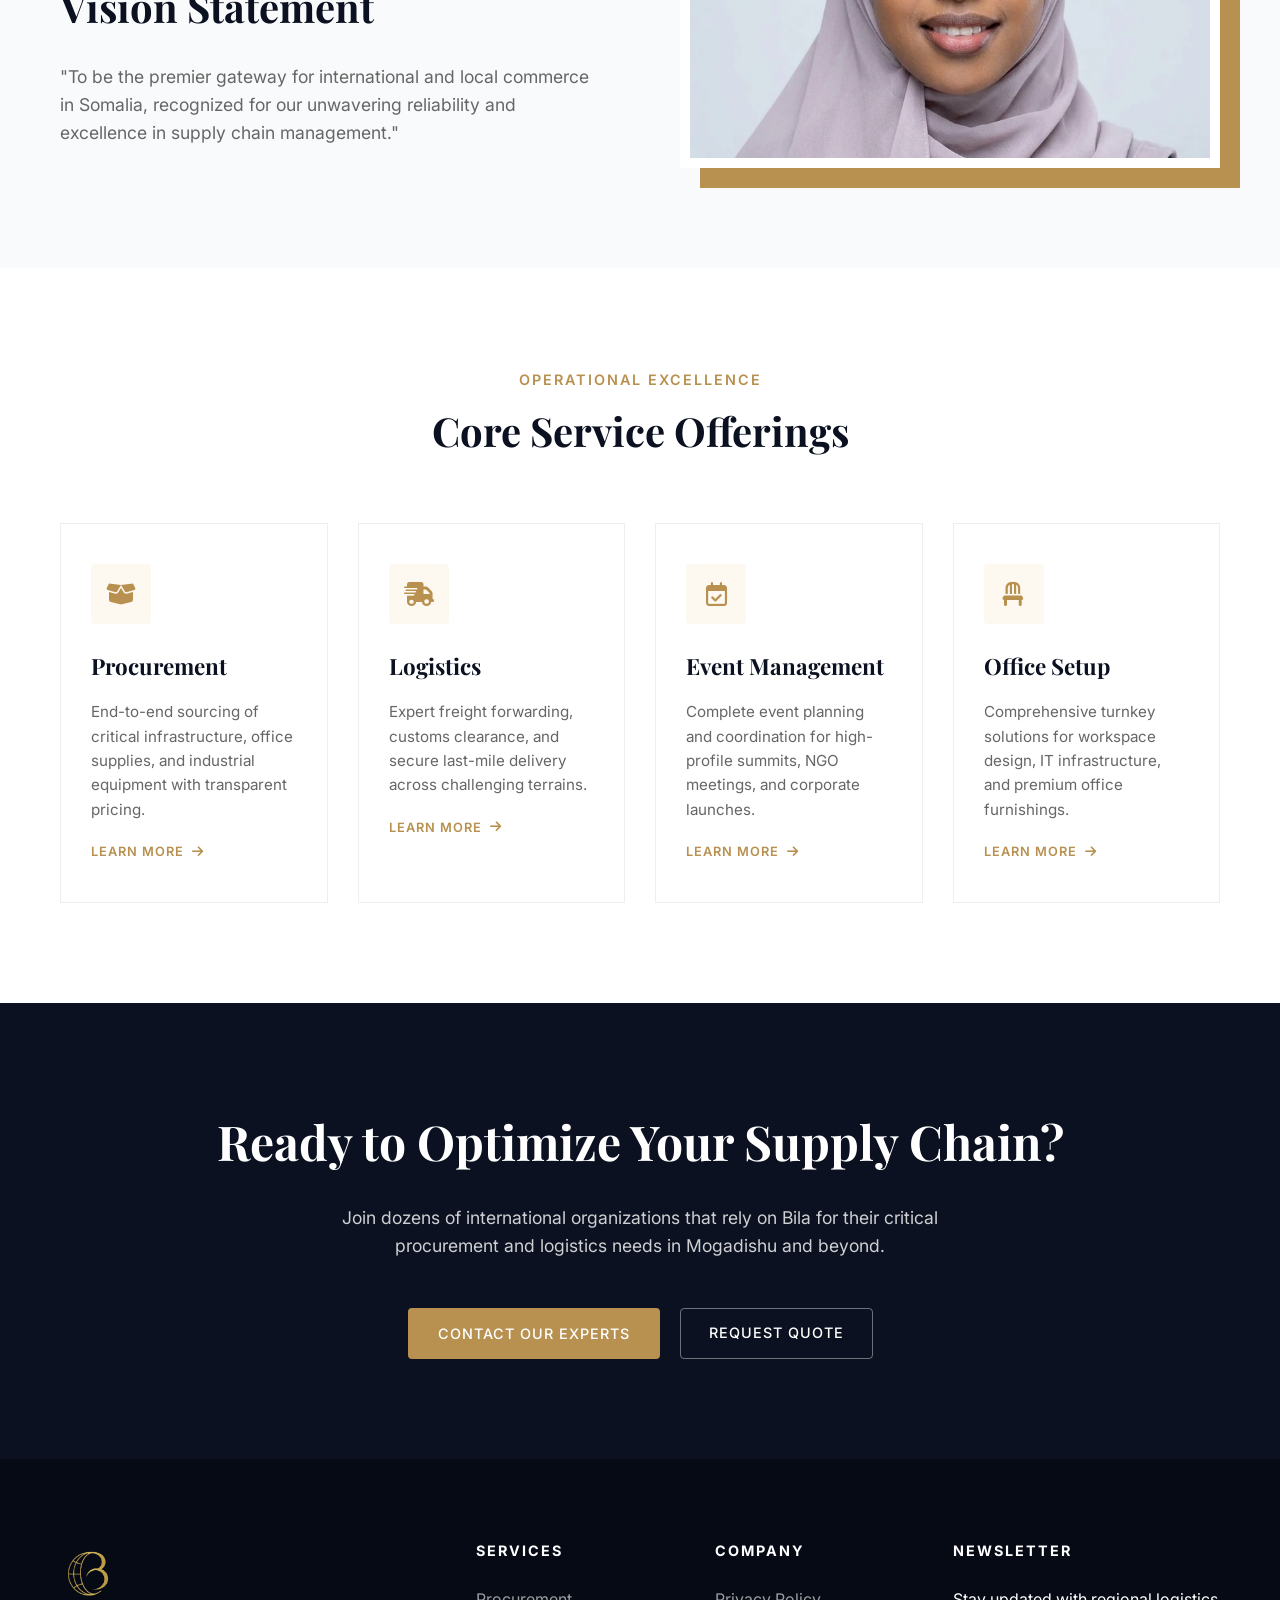
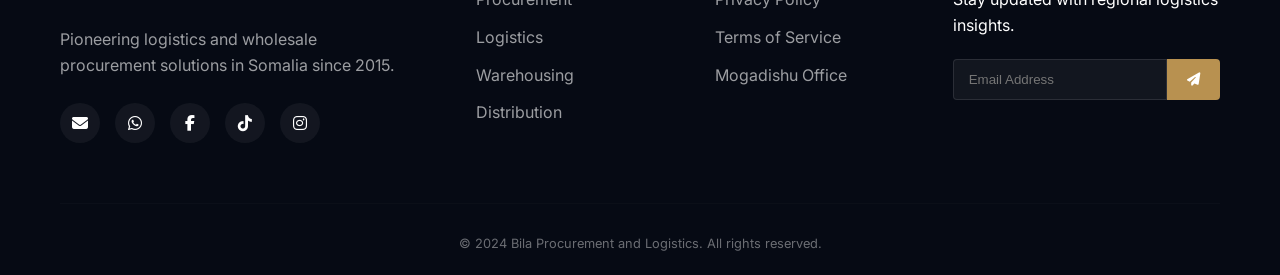
==== commit 67a90f38: "Optimize website loading speed: convert heavy images to WebP (88% reduction), add preloading and laz" ====
--- a/index.html
+++ b/index.html
@@ -17,6 +17,9 @@
     <!-- Font Awesome -->
     <link rel="stylesheet" href="https://cdnjs.cloudflare.com/ajax/libs/font-awesome/6.4.0/css/all.min.css">
 
+    <!-- Performance Preloads -->
+    <link rel="preload" as="image" href="assets/presentation_team.webp" type="image/webp">
+    
     <!-- Custom CSS -->
     <link rel="stylesheet" href="styles.css">
 </head>
@@ -26,7 +29,7 @@
     <nav class="navbar" id="navbar">
         <div class="container nav-container">
             <a href="index.html" class="logo">
-                <img src="assets/logo_rb.png" alt="Bila Procurement Logo" class="brand-logo">
+                <img src="assets/logo_rb.webp" alt="Bila Procurement Logo" class="brand-logo" width="45" height="36" decoding="async">
                 <span class="brand-name">Bila Procurement</span>
             </a>
             <ul class="nav-links">
@@ -94,7 +97,7 @@
                 </div>
                 <div class="foundation-image">
                     <div class="image-wrapper">
-                        <img src="assets/owner_profile.png" alt="Director of Bila Procurement">
+                        <img src="assets/owner_profile.webp" alt="Director of Bila Procurement" loading="lazy" decoding="async" width="600" height="520">
                     </div>
                 </div>
             </div>
@@ -118,7 +121,7 @@
                     <h3>Procurement</h3>
                     <p>End-to-end sourcing of critical infrastructure, office supplies, and industrial equipment with
                         transparent pricing.</p>
-                    <a href="#" class="learn-more">LEARN MORE <i class="fa-solid fa-arrow-right"></i></a>
+                    <a href="services.html" class="learn-more">LEARN MORE <i class="fa-solid fa-arrow-right"></i></a>
                 </div>
 
                 <!-- Service Card 2 -->
@@ -129,7 +132,7 @@
                     <h3>Logistics</h3>
                     <p>Expert freight forwarding, customs clearance, and secure last-mile delivery across challenging
                         terrains.</p>
-                    <a href="#" class="learn-more">LEARN MORE <i class="fa-solid fa-arrow-right"></i></a>
+                    <a href="services.html" class="learn-more">LEARN MORE <i class="fa-solid fa-arrow-right"></i></a>
                 </div>
 
                 <!-- Service Card 3 -->
@@ -140,7 +143,7 @@
                     <h3>Event Management</h3>
                     <p>Complete event planning and coordination for high-profile summits, NGO meetings, and corporate
                         launches.</p>
-                    <a href="#" class="learn-more">LEARN MORE <i class="fa-solid fa-arrow-right"></i></a>
+                    <a href="services.html" class="learn-more">LEARN MORE <i class="fa-solid fa-arrow-right"></i></a>
                 </div>
 
                 <!-- Service Card 4 -->
@@ -151,7 +154,7 @@
                     <h3>Office Setup</h3>
                     <p>Comprehensive turnkey solutions for workspace design, IT infrastructure, and premium office
                         furnishings.</p>
-                    <a href="#" class="learn-more">LEARN MORE <i class="fa-solid fa-arrow-right"></i></a>
+                    <a href="services.html" class="learn-more">LEARN MORE <i class="fa-solid fa-arrow-right"></i></a>
                 </div>
             </div>
         </div>
@@ -176,7 +179,7 @@
             <div class="footer-grid">
                 <!-- Brand Info -->
                 <div class="footer-col brand-col">
-                    <img src="assets/logo_rb.png" alt="Bila Procurement Logo" class="brand-logo footer-img-logo">
+                    <img src="assets/logo_rb.webp" alt="Bila Procurement Logo" class="brand-logo footer-img-logo" width="60" height="48" loading="lazy" decoding="async">
                     <p>Pioneering logistics and wholesale procurement solutions in Somalia since 2015.</p>
                     <div class="social-links">
                         <a href="mailto:qamarprocurement@gmail.com"><i class="fa-solid fa-envelope"></i></a>
--- a/styles.css
+++ b/styles.css
@@ -205,7 +205,7 @@
 .hero {
     min-height: 100vh;
     background: linear-gradient(rgba(11, 17, 32, 0.45), rgba(11, 17, 32, 0.45)), 
-                url('assets/presentation_team.png') no-repeat center 20%/cover;
+                url('assets/presentation_team.webp') no-repeat center 20%/cover;
     display: flex;
     align-items: center;
     position: relative;
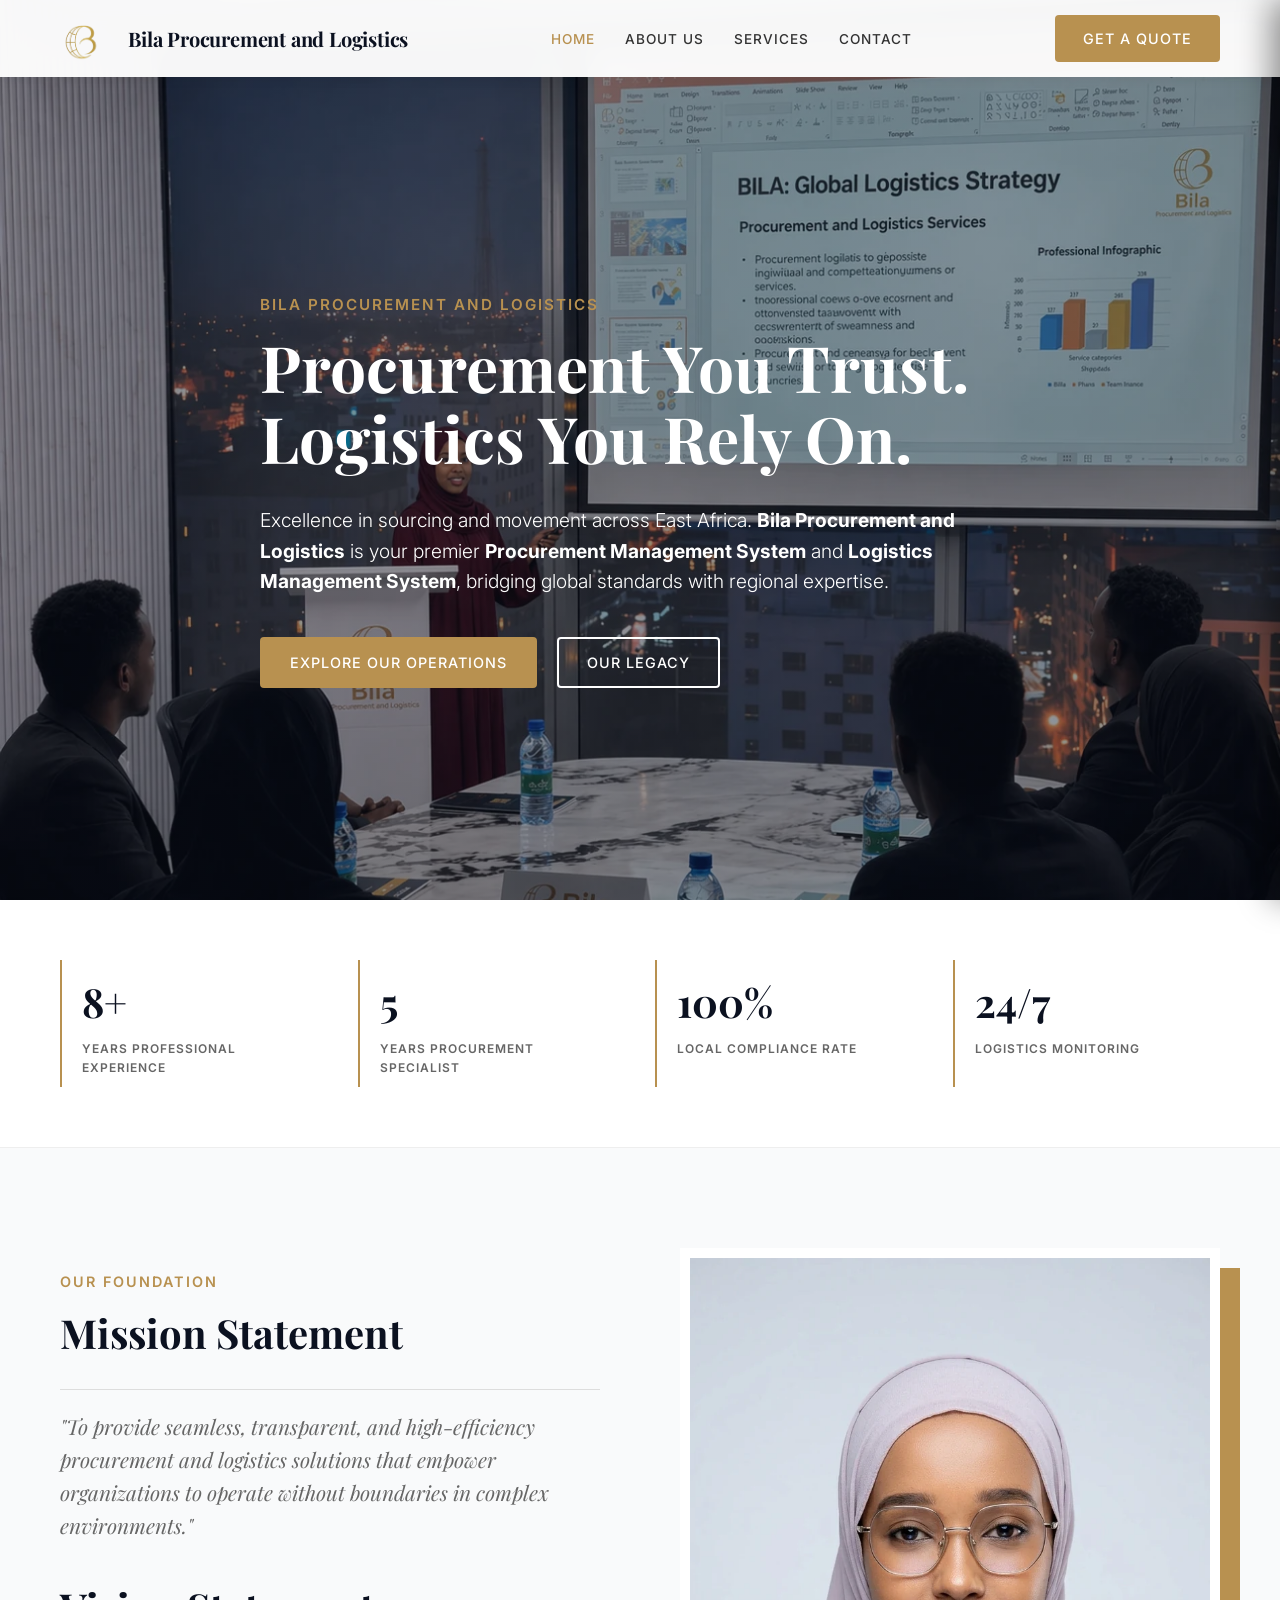
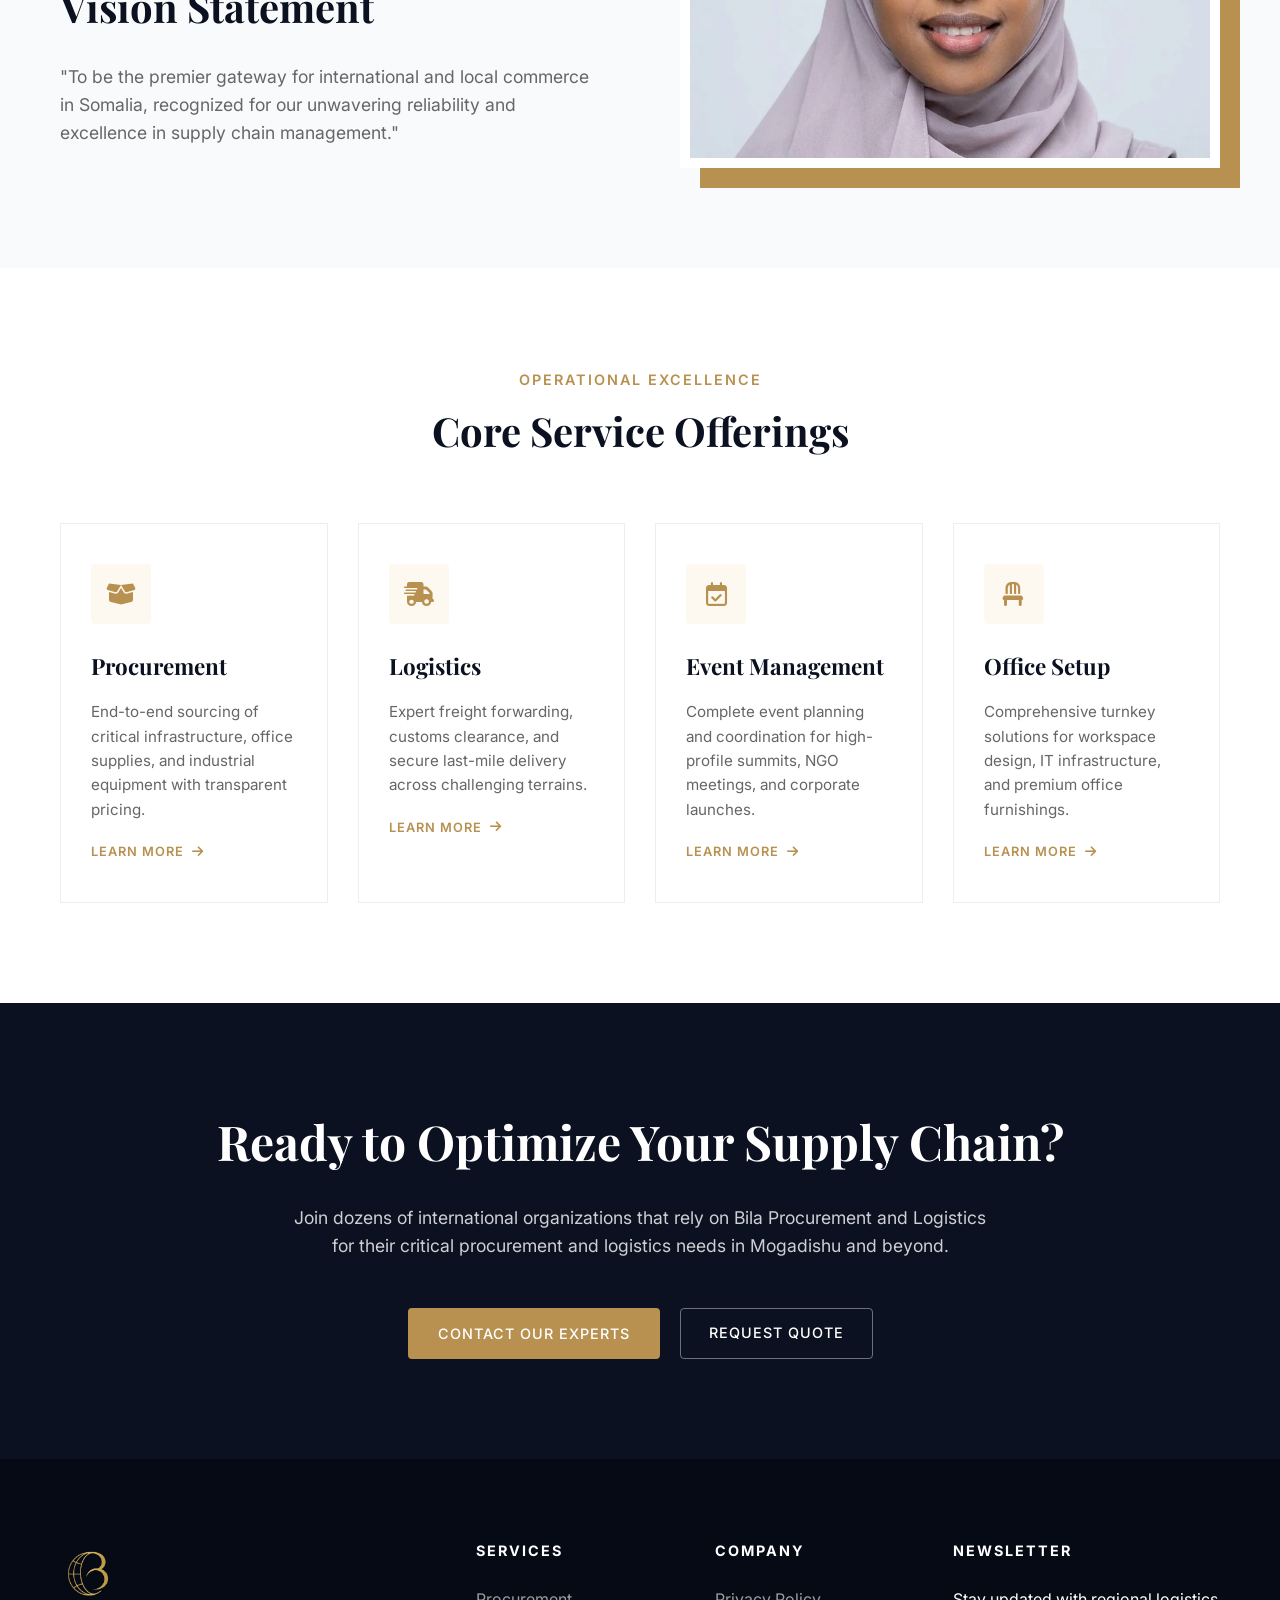
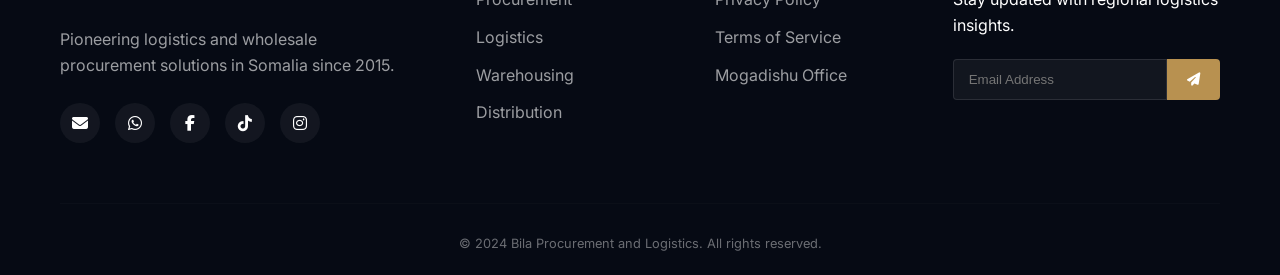
==== commit 02c3a788: "Optimize SEO, add sitemap, robots.txt, Schema.org structured data, and update contact email to info@" ====
--- a/index.html
+++ b/index.html
@@ -4,8 +4,43 @@
 <head>
     <meta charset="UTF-8">
     <meta name="viewport" content="width=device-width, initial-scale=1.0">
-    <meta name="description" content="Bila Procurement - Excellence in sourcing and movement across East Africa.">
-    <title>Bila Procurement | Logistics & Supply Chain</title>
+    <title>Bila Procurement and Logistics</title>
+    <meta name="description" content="Bila Procurement and Logistics is a premier procurement and logistics management system providing end-to-end strategic sourcing, freight forwarding, customs clearance, and supply chain solutions across Somalia and East Africa.">
+    <meta name="keywords" content="Bila Procurement and Logistics, Procurement Management System, Logistics Management System, Procurement and Logistics, Procurement Software, Logistics Management, supply chain solutions Somalia, Mogadishu freight forwarding, strategic sourcing East Africa">
+    <meta name="author" content="Bila Procurement and Logistics">
+    <meta name="theme-color" content="#0b1120">
+
+    <!-- Search Engine Crawling Directives -->
+    <meta name="robots" content="index, follow, max-image-preview:large, max-snippet:-1, max-video-preview:-1">
+    <meta name="googlebot" content="index, follow, max-snippet:-1, max-image-preview:large, max-video-preview:-1">
+    <meta name="bingbot" content="index, follow">
+
+    <!-- Canonical URL -->
+    <link rel="canonical" href="https://statuesque-fenglisu-910330.netlify.app/">
+
+    <!-- Google Search Console Verification: Replace placeholder with your verification code if using HTML tag method -->
+    <meta name="google-site-verification" content="GOOGLE_SEARCH_CONSOLE_VERIFICATION_PLACEHOLDER">
+
+    <!-- Open Graph / Social Media Preview -->
+    <meta property="og:type" content="website">
+    <meta property="og:locale" content="en_US">
+    <meta property="og:url" content="https://statuesque-fenglisu-910330.netlify.app/">
+    <meta property="og:site_name" content="Bila Procurement and Logistics">
+    <meta property="og:title" content="Bila Procurement and Logistics | Procurement & Logistics Management System">
+    <meta property="og:description" content="Bila Procurement and Logistics is a premier procurement and logistics management system providing end-to-end strategic sourcing, freight forwarding, customs clearance, and supply chain solutions across Somalia and East Africa.">
+    <meta property="og:image" content="https://statuesque-fenglisu-910330.netlify.app/assets/presentation_team.webp">
+    <meta property="og:image:alt" content="Bila Procurement and Logistics Operations Team">
+
+    <!-- Twitter / X Cards -->
+    <meta name="twitter:card" content="summary_large_image">
+    <meta name="twitter:url" content="https://statuesque-fenglisu-910330.netlify.app/">
+    <meta name="twitter:title" content="Bila Procurement and Logistics | Procurement & Logistics Management System">
+    <meta name="twitter:description" content="Bila Procurement and Logistics is a premier procurement and logistics management system providing end-to-end strategic sourcing, freight forwarding, customs clearance, and supply chain solutions across Somalia and East Africa.">
+    <meta name="twitter:image" content="https://statuesque-fenglisu-910330.netlify.app/assets/presentation_team.webp">
+
+    <!-- Favicon & Touch Icons -->
+    <link rel="icon" type="image/webp" href="assets/logo_rb.webp">
+    <link rel="apple-touch-icon" href="assets/logo_rb.png">
 
     <!-- Google Fonts -->
     <link rel="preconnect" href="https://fonts.googleapis.com">
@@ -22,6 +57,63 @@
     
     <!-- Custom CSS -->
     <link rel="stylesheet" href="styles.css">
+
+    <!-- Schema.org JSON-LD Structured Data -->
+    <script type="application/ld+json">
+    {
+      "@context": "https://schema.org",
+      "@graph": [
+        {
+          "@type": "Organization",
+          "@id": "https://statuesque-fenglisu-910330.netlify.app/#organization",
+          "name": "Bila Procurement and Logistics",
+          "alternateName": ["Bila Procurement", "Bila Logistics"],
+          "url": "https://statuesque-fenglisu-910330.netlify.app/",
+          "logo": {
+            "@type": "ImageObject",
+            "url": "https://statuesque-fenglisu-910330.netlify.app/assets/logo_rb.png"
+          },
+          "description": "Bila Procurement and Logistics is a trusted procurement and logistics management system providing comprehensive sourcing, freight forwarding, supply chain, and local compliance services in Somalia and East Africa.",
+          "telephone": "+252612448933",
+          "email": "info@bila.company",
+          "address": {
+            "@type": "PostalAddress",
+            "streetAddress": "Wadajir District, Airport Road",
+            "addressLocality": "Mogadishu",
+            "addressCountry": "SO"
+          },
+          "sameAs": [
+            "https://www.facebook.com/profile.php?id=61586562456490",
+            "https://www.tiktok.com/@bilaprocurementandlogis?_r=1&_t=ZS-967D7Y0kADg",
+            "https://www.instagram.com/dayax.co?igsh=MWN1MXNhb2E5cjM3dg=="
+          ]
+        },
+        {
+          "@type": "WebSite",
+          "@id": "https://statuesque-fenglisu-910330.netlify.app/#website",
+          "url": "https://statuesque-fenglisu-910330.netlify.app/",
+          "name": "Bila Procurement and Logistics",
+          "description": "Procurement and Logistics Management System & Supply Chain Solutions in East Africa",
+          "publisher": {
+            "@id": "https://statuesque-fenglisu-910330.netlify.app/#organization"
+          }
+        },
+        {
+          "@type": "SoftwareApplication",
+          "@id": "https://statuesque-fenglisu-910330.netlify.app/#software",
+          "name": "Bila Procurement and Logistics",
+          "applicationCategory": "BusinessApplication",
+          "operatingSystem": "Web",
+          "offers": {
+            "@type": "Offer",
+            "price": "0",
+            "priceCurrency": "USD"
+          },
+          "description": "Comprehensive procurement management system and logistics management software platform engineered for supply chain oversight, transparent sourcing, and freight tracking across East Africa."
+        }
+      ]
+    }
+    </script>
 </head>
 
 <body>
@@ -29,8 +121,8 @@
     <nav class="navbar" id="navbar">
         <div class="container nav-container">
             <a href="index.html" class="logo">
-                <img src="assets/logo_rb.webp" alt="Bila Procurement Logo" class="brand-logo" width="45" height="36" decoding="async">
-                <span class="brand-name">Bila Procurement</span>
+                <img src="assets/logo_rb.webp" alt="Bila Procurement and Logistics Logo" class="brand-logo" width="45" height="36" decoding="async">
+                <span class="brand-name">Bila Procurement and Logistics</span>
             </a>
             <ul class="nav-links">
                 <li><a href="index.html" class="active">HOME</a></li>
@@ -47,9 +139,9 @@
     <header class="hero">
         <div class="hero-overlay"></div>
         <div class="container hero-content">
+            <span class="hero-eyebrow fade-in-up" style="display: inline-block; color: var(--secondary-color); font-weight: 600; letter-spacing: 2px; text-transform: uppercase; font-size: 0.95rem; margin-bottom: 15px;">Bila Procurement and Logistics</span>
             <h1 class="fade-in-up">Procurement You Trust.<br>Logistics You Rely On.</h1>
-            <p class="fade-in-up delay-1">Excellence in sourcing and movement across East Africa. We bridge the
-                gap<br>between global standards and local expertise.</p>
+            <p class="fade-in-up delay-1">Excellence in sourcing and movement across East Africa. <strong>Bila Procurement and Logistics</strong> is your premier <strong>Procurement Management System</strong> and <strong>Logistics Management System</strong>, bridging global standards with regional expertise.</p>
             <div class="hero-buttons fade-in-up delay-2">
                 <a href="services.html" class="btn btn-gold-solid">EXPLORE OUR OPERATIONS</a>
                 <a href="about.html" class="btn btn-outline">OUR LEGACY</a>
@@ -97,7 +189,7 @@
                 </div>
                 <div class="foundation-image">
                     <div class="image-wrapper">
-                        <img src="assets/owner_profile.webp" alt="Director of Bila Procurement" loading="lazy" decoding="async" width="600" height="520">
+                        <img src="assets/owner_profile.webp" alt="Director of Bila Procurement and Logistics" loading="lazy" decoding="async" width="600" height="520">
                     </div>
                 </div>
             </div>
@@ -164,11 +256,10 @@
     <section class="cta">
         <div class="container text-center">
             <h2 class="cta-title">Ready to Optimize Your Supply Chain?</h2>
-            <p class="cta-desc">Join dozens of international organizations that rely on Bila for their critical
-                procurement and logistics needs in Mogadishu and beyond.</p>
+            <p class="cta-desc">Join dozens of international organizations that rely on Bila Procurement and Logistics for their critical procurement and logistics needs in Mogadishu and beyond.</p>
             <div class="cta-buttons">
-                <a href="#" class="btn btn-gold-solid">CONTACT OUR EXPERTS</a>
-                <a href="#" class="btn btn-outline-light">REQUEST QUOTE</a>
+                <a href="contact.html" class="btn btn-gold-solid">CONTACT OUR EXPERTS</a>
+                <a href="contact.html" class="btn btn-outline-light">REQUEST QUOTE</a>
             </div>
         </div>
     </section>
@@ -179,10 +270,10 @@
             <div class="footer-grid">
                 <!-- Brand Info -->
                 <div class="footer-col brand-col">
-                    <img src="assets/logo_rb.webp" alt="Bila Procurement Logo" class="brand-logo footer-img-logo" width="60" height="48" loading="lazy" decoding="async">
+                    <img src="assets/logo_rb.webp" alt="Bila Procurement and Logistics Logo" class="brand-logo footer-img-logo" width="60" height="48" loading="lazy" decoding="async">
                     <p>Pioneering logistics and wholesale procurement solutions in Somalia since 2015.</p>
                     <div class="social-links">
-                        <a href="mailto:qamarprocurement@gmail.com"><i class="fa-solid fa-envelope"></i></a>
+                        <a href="mailto:info@bila.company"><i class="fa-solid fa-envelope"></i></a>
                         <a href="https://wa.me/252612448933" target="_blank"><i class="fa-brands fa-whatsapp"></i></a>
                         <a href="https://www.facebook.com/profile.php?id=61586562456490" target="_blank"><i class="fa-brands fa-facebook-f"></i></a>
                         <a href="https://www.tiktok.com/@bilaprocurementandlogis?_r=1&_t=ZS-967D7Y0kADg" target="_blank"><i class="fa-brands fa-tiktok"></i></a>
--- a/styles.css
+++ b/styles.css
@@ -156,8 +156,19 @@
 
 .brand-name {
     color: var(--primary-color);
-    font-size: 1.4rem;
+    font-size: 1.25rem;
     font-weight: 700;
+    letter-spacing: -0.2px;
+}
+
+.hero-eyebrow {
+    display: inline-block;
+    color: var(--secondary-color);
+    font-weight: 600;
+    letter-spacing: 2px;
+    text-transform: uppercase;
+    font-size: 0.95rem;
+    margin-bottom: 15px;
 }
 
 .footer-img-logo {
@@ -720,6 +731,11 @@
 }
 
 /* Responsive */
+@media (max-width: 1150px) {
+    .brand-name { font-size: 1.15rem; }
+    .nav-links { gap: 20px; }
+}
+
 @media (max-width: 1024px) {
     .hero h1 { font-size: 3rem; }
     .services-grid { grid-template-columns: repeat(2, 1fr); }
@@ -729,6 +745,7 @@
 @media (max-width: 900px) {
     .nav-links, .navbar .btn { display: none; }
     .mobile-menu-btn { display: block; }
+    .brand-name { font-size: 1.15rem; }
 }
 
 @media (max-width: 768px) {
@@ -742,7 +759,8 @@
 }
 
 @media (max-width: 480px) {
-    .brand-name { font-size: 1.15rem; }
+    .brand-name { font-size: 0.98rem; }
+    .brand-logo { height: 38px; }
     .hero h1 { font-size: 1.85rem; }
     .stats-grid { grid-template-columns: 1fr; }
     .footer-grid { grid-template-columns: 1fr; }
